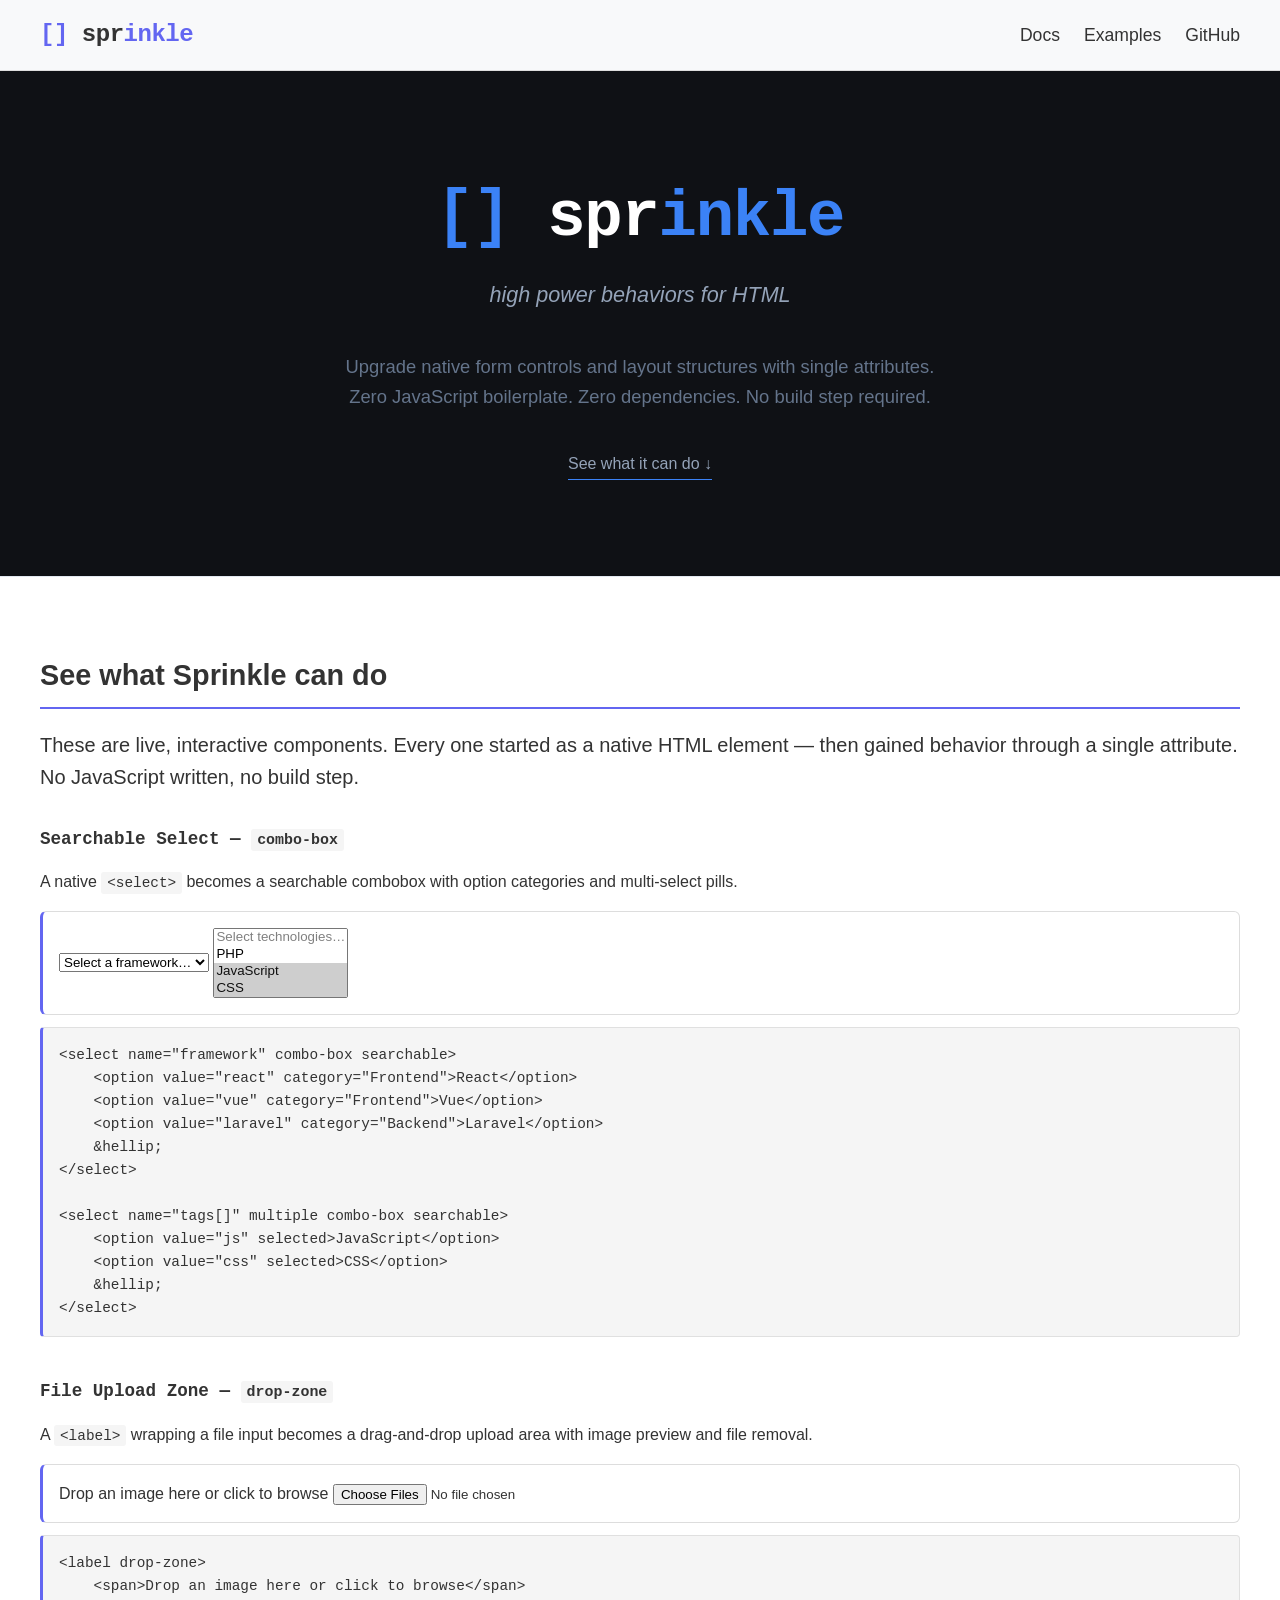
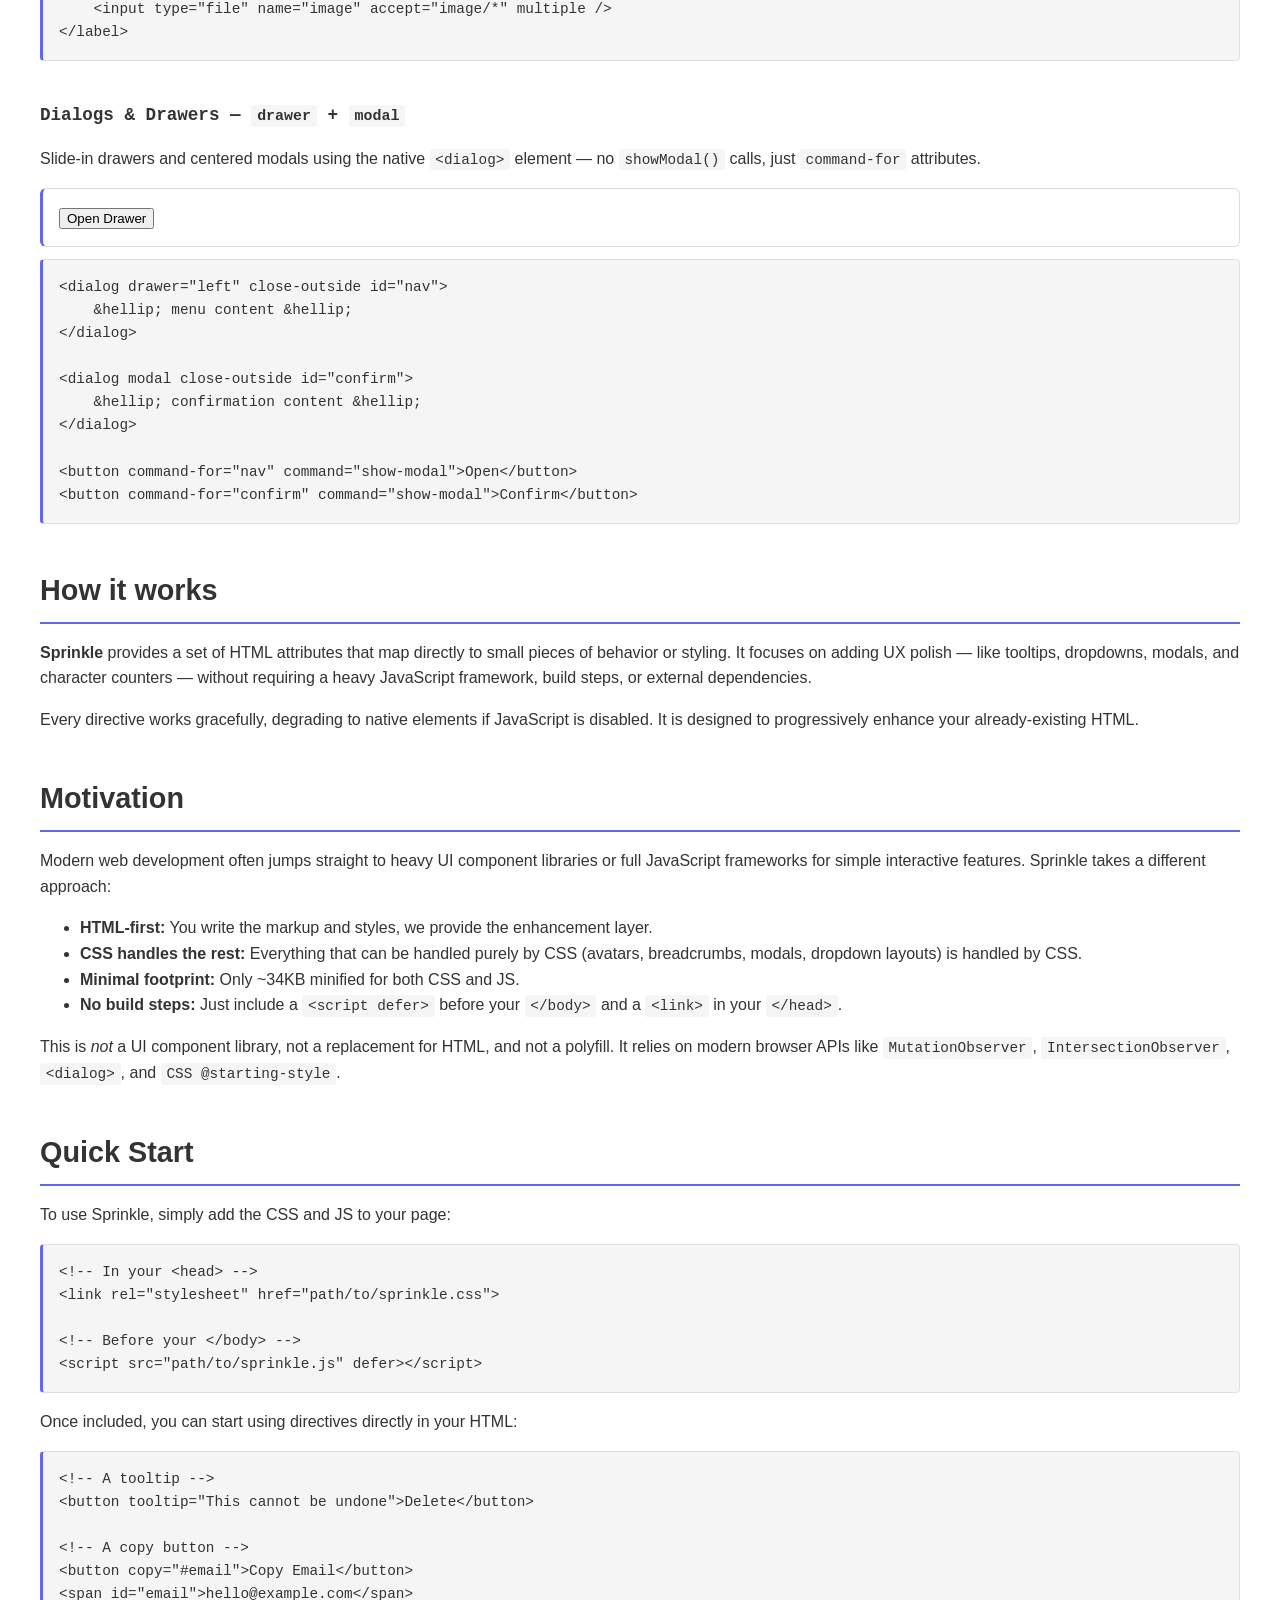
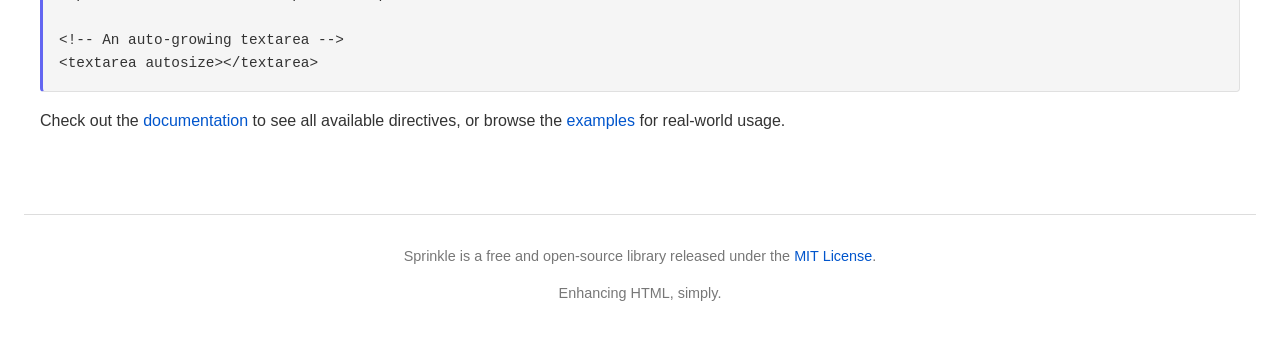
==== index.html @ 36f95e6e "updated docs" ====
<!doctype html>
<html lang="en">
    <head>
        <meta charset="UTF-8" />
        <meta name="viewport" content="width=device-width, initial-scale=1.0" />
        <title>Sprinkle - high power behaviors for HTML</title>
        <link rel="stylesheet" href="style.css" />
        <link
            rel="stylesheet"
            href="https://raw.githubusercontent.com/forge-kernel/sprinkle/refs/heads/main/src/UI/assets/css/sprinkle.min.css"
        />
        <meta name="sprinkle-svg-path" content="./icons/" />
        <style>
            .demo-card {
                margin-bottom: 2.5rem;
            }

            .demo-card h3 {
                font-size: 1.1rem;
                margin: 0 0 0.5rem;
            }

            .demo-card h3 code {
                font-size: 0.85em;
            }

            .demo-card > p {
                color: var(--text-color);
                margin-bottom: 1rem;
            }

            .doc-demo {
                padding: 1rem;
                border: 1px solid var(--border-color);
                border-left: 3px solid var(--accent);
                border-radius: 6px;
                margin-bottom: 0.75rem;
                background: var(--bg-color);
            }

            .doc-demo select,
            .doc-demo button {
                vertical-align: middle;
            }

            .doc-code pre {
                margin: 0;
            }

            .demos-sub {
                margin-bottom: 2rem;
            }
        </style>
    </head>
    <body>
        <header class="top-nav" sticky>
            <nav>
                <a href="index.html" class="brand"
                    ><span class="bracket">[</span
                    ><span class="bracket">]</span> spr<span class="accent"
                        >inkle</span
                    ></a
                >
                <a href="docs.html">Docs</a>
                <a href="examples/dashboard.html">Examples</a>
                <a href="https://github.com/forge-kernel/sprinkle">GitHub</a>
            </nav>
        </header>

        <div class="hero-banner">
            <h1 class="brand-logo">
                <span class="bracket">[</span
                ><span class="bracket">]</span> spr<span class="accent"
                    >inkle</span
                >
            </h1>
            <p class="tagline">high power behaviors for HTML</p>

            <p class="manifesto">
                Upgrade native form controls and layout structures with single
                attributes.<br />
                Zero JavaScript boilerplate. Zero dependencies. No build step
                required.
            </p>

            <a href="#demos" class="cta-link">See what it can do ↓</a>
        </div>

        <main>
            <section id="demos">
                <h2>See what Sprinkle can do</h2>
                <p class="lead demos-sub">
                    These are live, interactive components. Every one started as
                    a native HTML element &mdash; then gained behavior through a
                    single attribute. No JavaScript written, no build step.
                </p>

                <!-- Demo 1: combo-box -->
                <div class="demo-card">
                    <h3>Searchable Select &mdash; <code>combo-box</code></h3>
                    <p>
                        A native <code>&lt;select&gt;</code> becomes a
                        searchable combobox with option categories and
                        multi-select pills.
                    </p>
                    <div class="doc-demo">
                        <select name="framework" combo-box searchable>
                            <option value="">Select a framework…</option>
                            <option value="react" category="Frontend">
                                React
                            </option>
                            <option value="vue" category="Frontend">Vue</option>
                            <option value="angular" category="Frontend">
                                Angular
                            </option>
                            <option value="laravel" category="Backend">
                                Laravel
                            </option>
                            <option value="django" category="Backend">
                                Django
                            </option>
                            <option value="rails" category="Backend">
                                Ruby on Rails
                            </option>
                            <option value="postgres" category="Database">
                                PostgreSQL
                            </option>
                            <option value="mysql" category="Database">
                                MySQL
                            </option>
                            <option value="mongo" category="Database">
                                MongoDB
                            </option>
                        </select>

                        <select name="tags[]" multiple combo-box searchable>
                            <option value="" disabled>
                                Select technologies…
                            </option>
                            <option value="php">PHP</option>
                            <option value="js" selected>JavaScript</option>
                            <option value="css" selected>CSS</option>
                            <option value="html">HTML</option>
                            <option value="python">Python</option>
                        </select>
                    </div>
                    <div class="doc-code">
                        <pre><code>&lt;select name="framework" combo-box searchable&gt;
    &lt;option value="react" category="Frontend"&gt;React&lt;/option&gt;
    &lt;option value="vue" category="Frontend"&gt;Vue&lt;/option&gt;
    &lt;option value="laravel" category="Backend"&gt;Laravel&lt;/option&gt;
    &amp;hellip;
&lt;/select&gt;

&lt;select name="tags[]" multiple combo-box searchable&gt;
    &lt;option value="js" selected&gt;JavaScript&lt;/option&gt;
    &lt;option value="css" selected&gt;CSS&lt;/option&gt;
    &amp;hellip;
&lt;/select&gt;</code></pre>
                    </div>
                </div>

                <!-- Demo 2: drop-zone -->
                <div class="demo-card">
                    <h3>File Upload Zone &mdash; <code>drop-zone</code></h3>
                    <p>
                        A <code>&lt;label&gt;</code> wrapping a file input
                        becomes a drag-and-drop upload area with image preview
                        and file removal.
                    </p>
                    <div class="doc-demo">
                        <label drop-zone>
                            <span>Drop an image here or click to browse</span>
                            <input
                                type="file"
                                name="image"
                                accept="image/*"
                                multiple
                            />
                        </label>
                    </div>
                    <div class="doc-code">
                        <pre><code>&lt;label drop-zone&gt;
    &lt;span&gt;Drop an image here or click to browse&lt;/span&gt;
    &lt;input type="file" name="image" accept="image/*" multiple /&gt;
&lt;/label&gt;</code></pre>
                    </div>
                </div>

                <!-- Demo 3: drawer + modal -->
                <div class="demo-card">
                    <h3>
                        Dialogs &amp; Drawers &mdash; <code>drawer</code> +
                        <code>modal</code>
                    </h3>
                    <p>
                        Slide-in drawers and centered modals using the native
                        <code>&lt;dialog&gt;</code> element &mdash; no
                        <code>showModal()</code> calls, just
                        <code>command-for</code> attributes.
                    </p>
                    <div class="doc-demo">
                        <button command-for="demo-drawer" command="show-modal">
                            Open Drawer
                        </button>

                        <dialog drawer="left" close-outside id="demo-drawer">
                            <div class="sprinkle-modal-header">
                                Menu
                                <button
                                    class="sprinkle-modal-close"
                                    command-for="demo-drawer"
                                    command="close"
                                >
                                    &times;
                                </button>
                            </div>
                            <div class="sprinkle-modal-body">
                                <ul nav>
                                    <li><a href="#">Dashboard</a></li>
                                    <li><a href="#">Projects</a></li>
                                    <li><a href="#">Settings</a></li>
                                </ul>
                                <hr />
                                <button
                                    command-for="demo-modal"
                                    command="show-modal"
                                >
                                    Show Confirmation
                                </button>
                            </div>
                        </dialog>

                        <dialog modal close-outside id="demo-modal">
                            <div class="sprinkle-modal-header">
                                Confirm
                                <button
                                    class="sprinkle-modal-close"
                                    command-for="demo-modal"
                                    command="close"
                                >
                                    &times;
                                </button>
                            </div>
                            <div class="sprinkle-modal-body">
                                Are you sure you want to proceed?
                            </div>
                            <div class="sprinkle-modal-footer">
                                <button
                                    command-for="demo-modal"
                                    command="close"
                                >
                                    Cancel
                                </button>
                                <button>Confirm</button>
                            </div>
                        </dialog>
                    </div>
                    <div class="doc-code">
                        <pre><code>&lt;dialog drawer="left" close-outside id="nav"&gt;
    &amp;hellip; menu content &amp;hellip;
&lt;/dialog&gt;

&lt;dialog modal close-outside id="confirm"&gt;
    &amp;hellip; confirmation content &amp;hellip;
&lt;/dialog&gt;

&lt;button command-for="nav" command="show-modal"&gt;Open&lt;/button&gt;
&lt;button command-for="confirm" command="show-modal"&gt;Confirm&lt;/button&gt;</code></pre>
                    </div>
                </div>
            </section>

            <section id="introduction">
                <h2>How it works</h2>
                <p>
                    <strong>Sprinkle</strong> provides a set of HTML attributes
                    that map directly to small pieces of behavior or styling. It
                    focuses on adding UX polish &mdash; like tooltips,
                    dropdowns, modals, and character counters &mdash; without
                    requiring a heavy JavaScript framework, build steps, or
                    external dependencies.
                </p>
                <p>
                    Every directive works gracefully, degrading to native
                    elements if JavaScript is disabled. It is designed to
                    progressively enhance your already-existing HTML.
                </p>
            </section>

            <section id="motivation">
                <h2>Motivation</h2>
                <p>
                    Modern web development often jumps straight to heavy UI
                    component libraries or full JavaScript frameworks for simple
                    interactive features. Sprinkle takes a different approach:
                </p>
                <ul>
                    <li>
                        <strong>HTML-first:</strong> You write the markup and
                        styles, we provide the enhancement layer.
                    </li>
                    <li>
                        <strong>CSS handles the rest:</strong> Everything that
                        can be handled purely by CSS (avatars, breadcrumbs,
                        modals, dropdown layouts) is handled by CSS.
                    </li>
                    <li>
                        <strong>Minimal footprint:</strong> Only ~34KB minified
                        for both CSS and JS.
                    </li>
                    <li>
                        <strong>No build steps:</strong> Just include a
                        <code>&lt;script defer&gt;</code> before your
                        <code>&lt;/body&gt;</code> and a
                        <code>&lt;link&gt;</code> in your
                        <code>&lt;/head&gt;</code>.
                    </li>
                </ul>
                <p>
                    This is <em>not</em> a UI component library, not a
                    replacement for HTML, and not a polyfill. It relies on
                    modern browser APIs like <code>MutationObserver</code>,
                    <code>IntersectionObserver</code>,
                    <code>&lt;dialog&gt;</code>, and
                    <code>CSS @starting-style</code>.
                </p>
            </section>

            <section id="quick-start">
                <h2>Quick Start</h2>
                <p>To use Sprinkle, simply add the CSS and JS to your page:</p>

                <pre><code><span class="comment">&lt;!-- In your &lt;head&gt; --&gt;</span>
<span class="tag">&lt;link</span> <span class="attr-name">rel=</span><span class="attr-value">"stylesheet"</span> <span class="attr-name">href=</span><span class="attr-value">"path/to/sprinkle.css"</span><span class="tag">&gt;</span>

<span class="comment">&lt;!-- Before your &lt;/body&gt; --&gt;</span>
<span class="tag">&lt;script</span> <span class="attr-name">src=</span><span class="attr-value">"path/to/sprinkle.js"</span> <span class="attr-name">defer</span><span class="tag">&gt;&lt;/script&gt;</span></code></pre>

                <p>
                    Once included, you can start using directives directly in
                    your HTML:
                </p>

                <pre><code><span class="comment">&lt;!-- A tooltip --&gt;</span>
<span class="tag">&lt;button</span> <span class="attr-name">tooltip=</span><span class="attr-value">"This cannot be undone"</span><span class="tag">&gt;</span>Delete<span class="tag">&lt;/button&gt;</span>

<span class="comment">&lt;!-- A copy button --&gt;</span>
<span class="tag">&lt;button</span> <span class="attr-name">copy=</span><span class="attr-value">"#email"</span><span class="tag">&gt;</span>Copy Email<span class="tag">&lt;/button&gt;</span>
<span class="tag">&lt;span</span> <span class="attr-name">id=</span><span class="attr-value">"email"</span><span class="tag">&gt;</span>hello@example.com<span class="tag">&lt;/span&gt;</span>

<span class="comment">&lt;!-- An auto-growing textarea --&gt;</span>
<span class="tag">&lt;textarea</span> <span class="attr-name">autosize</span><span class="tag">&gt;&lt;/textarea&gt;</span></code></pre>

                <p>
                    Check out the <a href="docs.html">documentation</a> to see
                    all available directives, or browse the
                    <a href="examples/dashboard.html">examples</a> for
                    real-world usage.
                </p>
            </section>
        </main>

        <footer>
            <p>
                Sprinkle is a free and open-source library released under the
                <a
                    href="https://github.com/forge-kernel/sprinkle/blob/main/LICENSE"
                    >MIT License</a
                >.
            </p>
            <p>Enhancing HTML, simply.</p>
        </footer>

        <script
            src="https://raw.githubusercontent.com/forge-kernel/sprinkle/refs/heads/main/src/UI/assets/js/sprinkle.min.js"
            defer
        ></script>
    </body>
</html>
---- style.css ----
:root {
    --bg-color: #ffffff;
    --text-color: #333333;
    --link-color: #0055cc;
    --link-hover-color: #003399;
    --code-bg: #f5f5f5;
    --code-border: #e0e0e0;
    --border-color: #dddddd;
    --header-bg: #f8f9fa;
    --accent: #6366f1;
    --accent-bg: #f4f4ff;

    --token-comment: #008000;
    --token-tag: #0000ff;
    --token-attr-name: #ff0000;
    --token-attr-value: #a31515;
}

@media (prefers-color-scheme: dark) {
    :root {
        --bg-color: #1a1a1a;
        --text-color: #e0e0e0;
        --link-color: #66b3ff;
        --link-hover-color: #99ccff;
        --code-bg: #2d2d2d;
        --code-border: #444444;
        --border-color: #444444;
        --header-bg: #222222;

        --accent: #818cf8;
        --accent-bg: #1e1b4b;

        --token-comment: #6a9955;
        --token-tag: #569cd6;
        --token-attr-name: #9cdcfe;
        --token-attr-value: #ce9178;
    }
}

[data-sprinkle-theme="dark"] {
    --bg-color: #1a1a1a;
    --text-color: #e0e0e0;
    --link-color: #66b3ff;
    --link-hover-color: #99ccff;
    --code-bg: #2d2d2d;
    --code-border: #444444;
    --border-color: #444444;
    --header-bg: #222222;

    --accent: #818cf8;
    --accent-bg: #1e1b4b;

    --token-comment: #6a9955;
    --token-tag: #569cd6;
    --token-attr-name: #9cdcfe;
    --token-attr-value: #ce9178;
}

body {
    font-family:
        -apple-system, BlinkMacSystemFont, "Segoe UI", Roboto, Helvetica, Arial,
        sans-serif;
    line-height: 1.6;
    color: var(--text-color);
    background-color: var(--bg-color);
    margin: 0;
    padding: 0;
}

.top-nav {
    background-color: var(--header-bg);
    border-bottom: 1px solid var(--border-color);
    padding: 1rem 0;
    position: sticky;
    top: 0;
    z-index: 10;
}

.top-nav nav {
    max-width: 1200px;
    margin: 0 auto;
    display: flex;
    gap: 1.5rem;
    padding: 0 1rem;
    font-size: 1.1rem;
    align-items: center;
}

.top-nav a {
    color: var(--text-color);
    text-decoration: none;
}

.top-nav a.brand {
    font-weight: 700;
    font-size: 1.5rem;
    margin-right: auto;
    color: var(--text-color);
    letter-spacing: -0.02em;
    font-family: monospace;
}

.top-nav a.brand .bracket,
.top-nav a.brand .accent {
    color: var(--accent);
}

.top-nav a.brand:hover {
    color: var(--text-color);
}

.top-nav a:hover {
    color: var(--link-color);
}

main,
footer {
    max-width: 1200px;
    margin: 0 auto;
    padding: 2rem 1rem;
}

.hero-banner {
    padding: 6rem 2rem;
    text-align: center;
    background: #0f1115;
    border-bottom: 1px solid #1f232a;
}

@media (prefers-color-scheme: light) {
    .hero-banner {
        border-bottom: 1px solid #e2e8f0;
    }
}

.hero-banner .brand-logo {
    font-size: 4rem;
    font-family: monospace;
    font-weight: 700;
    color: #ffffff;
    margin: 0;
    letter-spacing: -0.02em;
}

.hero-banner .brand-logo .bracket {
    color: #3b82f6;
}

.hero-banner .brand-logo .accent {
    color: #3b82f6;
}

.hero-banner .tagline {
    font-size: 1.35rem;
    font-style: italic;
    font-family: sans-serif;
    color: #94a3b8;
    margin-top: 0.5rem;
}

.hero-banner .manifesto {
    font-size: 1.15rem;
    line-height: 1.6;
    max-width: 650px;
    margin: 2.5rem auto;
    color: #64748b;
}

.hero-banner .cta-link {
    display: inline-block;
    text-decoration: none;
    border-bottom: 1px solid #3b82f6;
    padding-bottom: 2px;
    color: #94a3b8;
    font-size: 1rem;
}

.hero-banner .cta-link:hover {
    color: #ffffff;
    border-bottom-color: #ffffff;
}

h1,
h2,
h3 {
    font-weight: 600;
    margin-top: 1.5em;
    margin-bottom: 0.5em;
}

h1 {
    font-size: 3rem;
    margin-bottom: 0.2em;
    color: var(--accent);
}

h2 {
    font-size: 1.8rem;
    border-bottom: 2px solid var(--accent);
    padding-bottom: 0.3em;
}

h3 {
    font-size: 1.2rem;
    font-family:
        "SF Mono", "Fira Code", "Fira Mono", Menlo, Consolas, monospace;
}

a {
    color: var(--link-color);
    text-decoration: none;
}

a:hover {
    color: var(--link-hover-color);
    text-decoration: underline;
}

code {
    font-family: Consolas, Monaco, "Andale Mono", "Ubuntu Mono", monospace;
    background-color: var(--code-bg);
    padding: 0.2em 0.4em;
    border-radius: 3px;
    font-size: 0.9em;
}

pre {
    background-color: var(--code-bg);
    border: 1px solid var(--code-border);
    border-left: 3px solid var(--accent);
    border-radius: 4px;
    padding: 1rem;
    overflow-x: auto;
}

pre code {
    background-color: transparent;
    padding: 0;
    font-size: 0.9em;
    color: inherit;
}

/* Syntax Highlighting */
.token.comment {
    color: var(--token-comment);
}
.token.tag {
    color: var(--token-tag);
}
.token.attr-name {
    color: var(--token-attr-name);
}
.token.attr-value {
    color: var(--token-attr-value);
}

footer {
    margin-top: 2rem;
    padding-top: 1rem;
    border-top: 1px solid var(--border-color);
    text-align: center;
    font-size: 0.9rem;
    color: #777;
    padding-bottom: 2rem;
}

.lead {
    font-size: 1.25rem;
    font-weight: 300;
}

/* Shell Layout */
.doc-shell {
    display: flex;
    max-width: 1200px;
    margin: 0 auto;
    align-items: flex-start;
}

.doc-shell > aside {
    width: 240px;
    position: sticky;
    top: 60px; /* offset for top-nav */
    height: calc(100vh - 60px);
    overflow-y: auto;
    padding: 2rem 1rem;
    border-right: 1px solid var(--border-color);
    box-sizing: border-box;
}

.doc-shell > aside ul {
    list-style: none;
    padding: 0;
    margin: 0;
}

.doc-shell > aside li {
    margin-bottom: 0.5rem;
}

.doc-shell > aside details summary {
    cursor: pointer;
    font-weight: 600;
    margin-bottom: 0.5rem;
}

.doc-shell > aside details ul {
    padding-left: 1rem;
    margin-bottom: 1rem;
}

.doc-shell > article {
    flex: 1;
    min-width: 0;
}

/* Directive tables */
table {
    width: 100%;
    border-collapse: collapse;
    margin: 1rem 0;
    font-size: 0.95rem;
}

th,
td {
    padding: 0.75rem;
    text-align: left;
    border-bottom: 1px solid var(--border-color);
}

th {
    background-color: var(--header-bg);
    font-weight: 600;
}
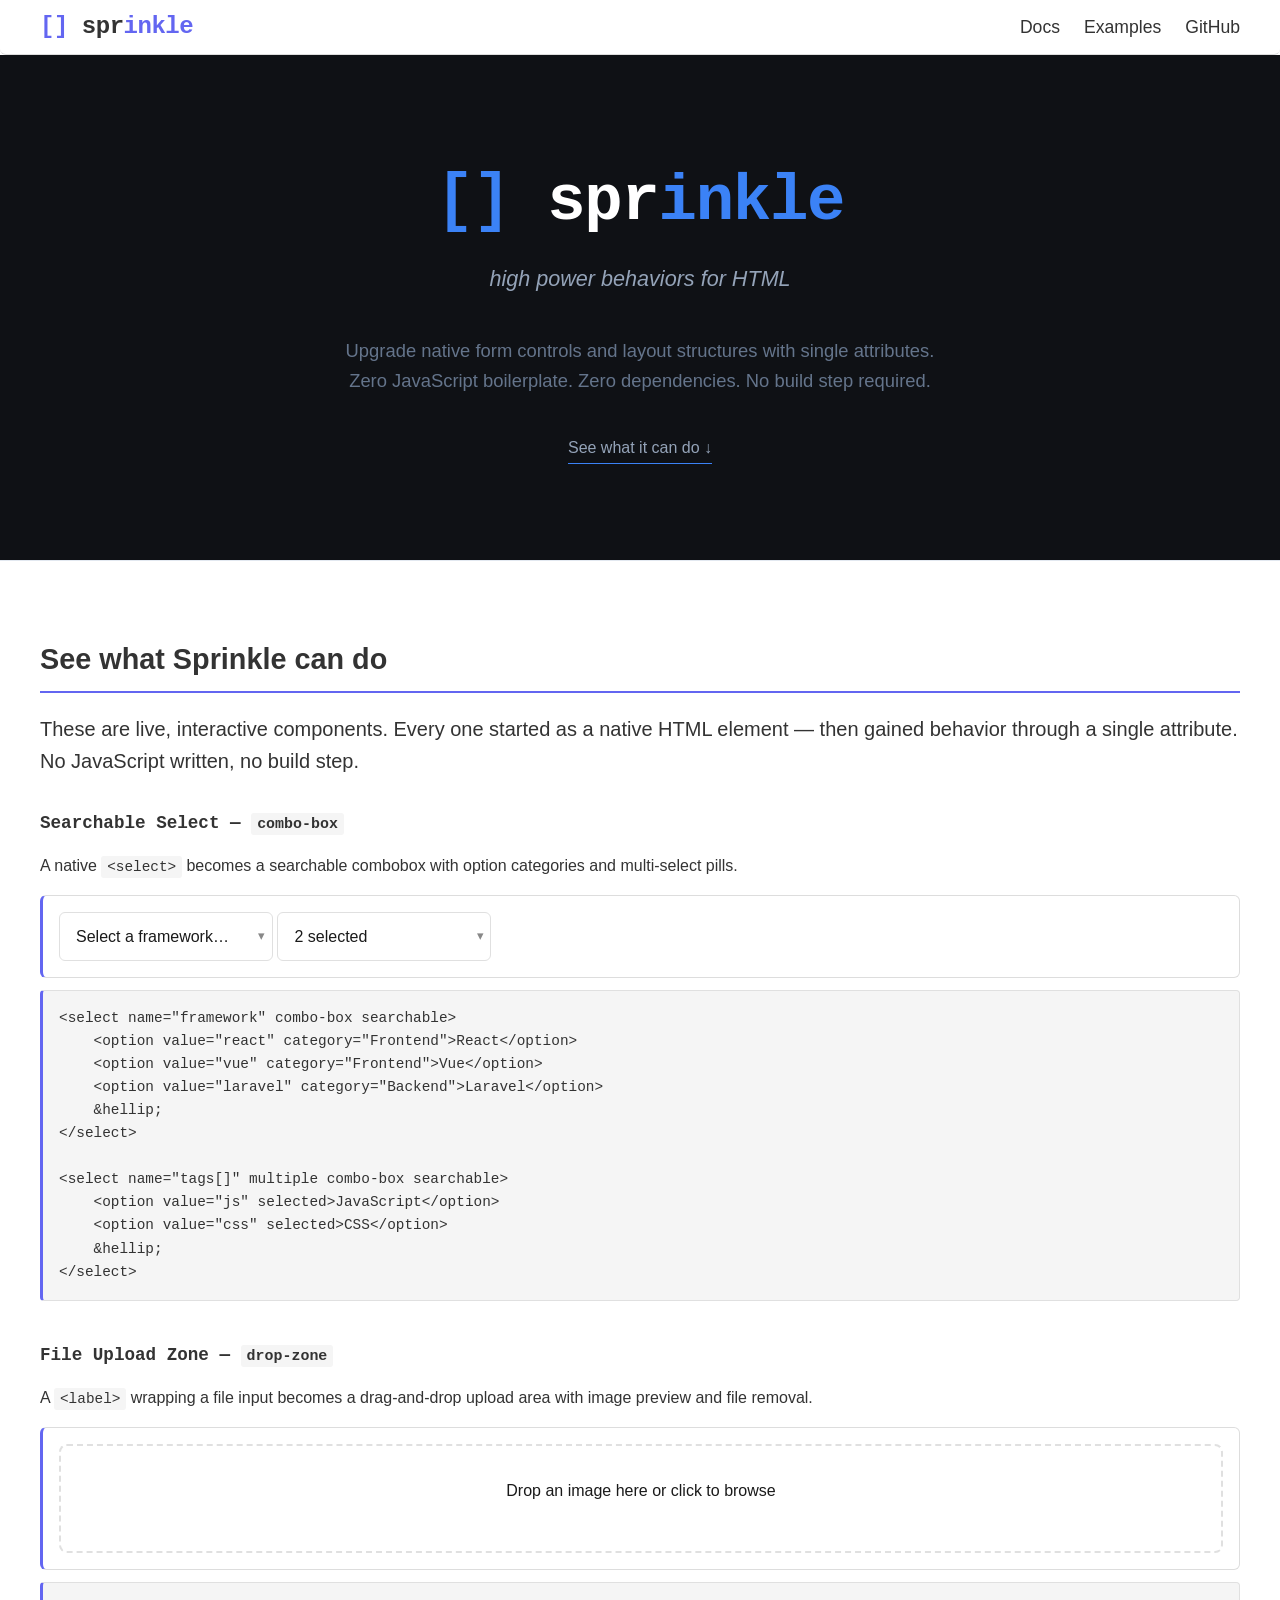
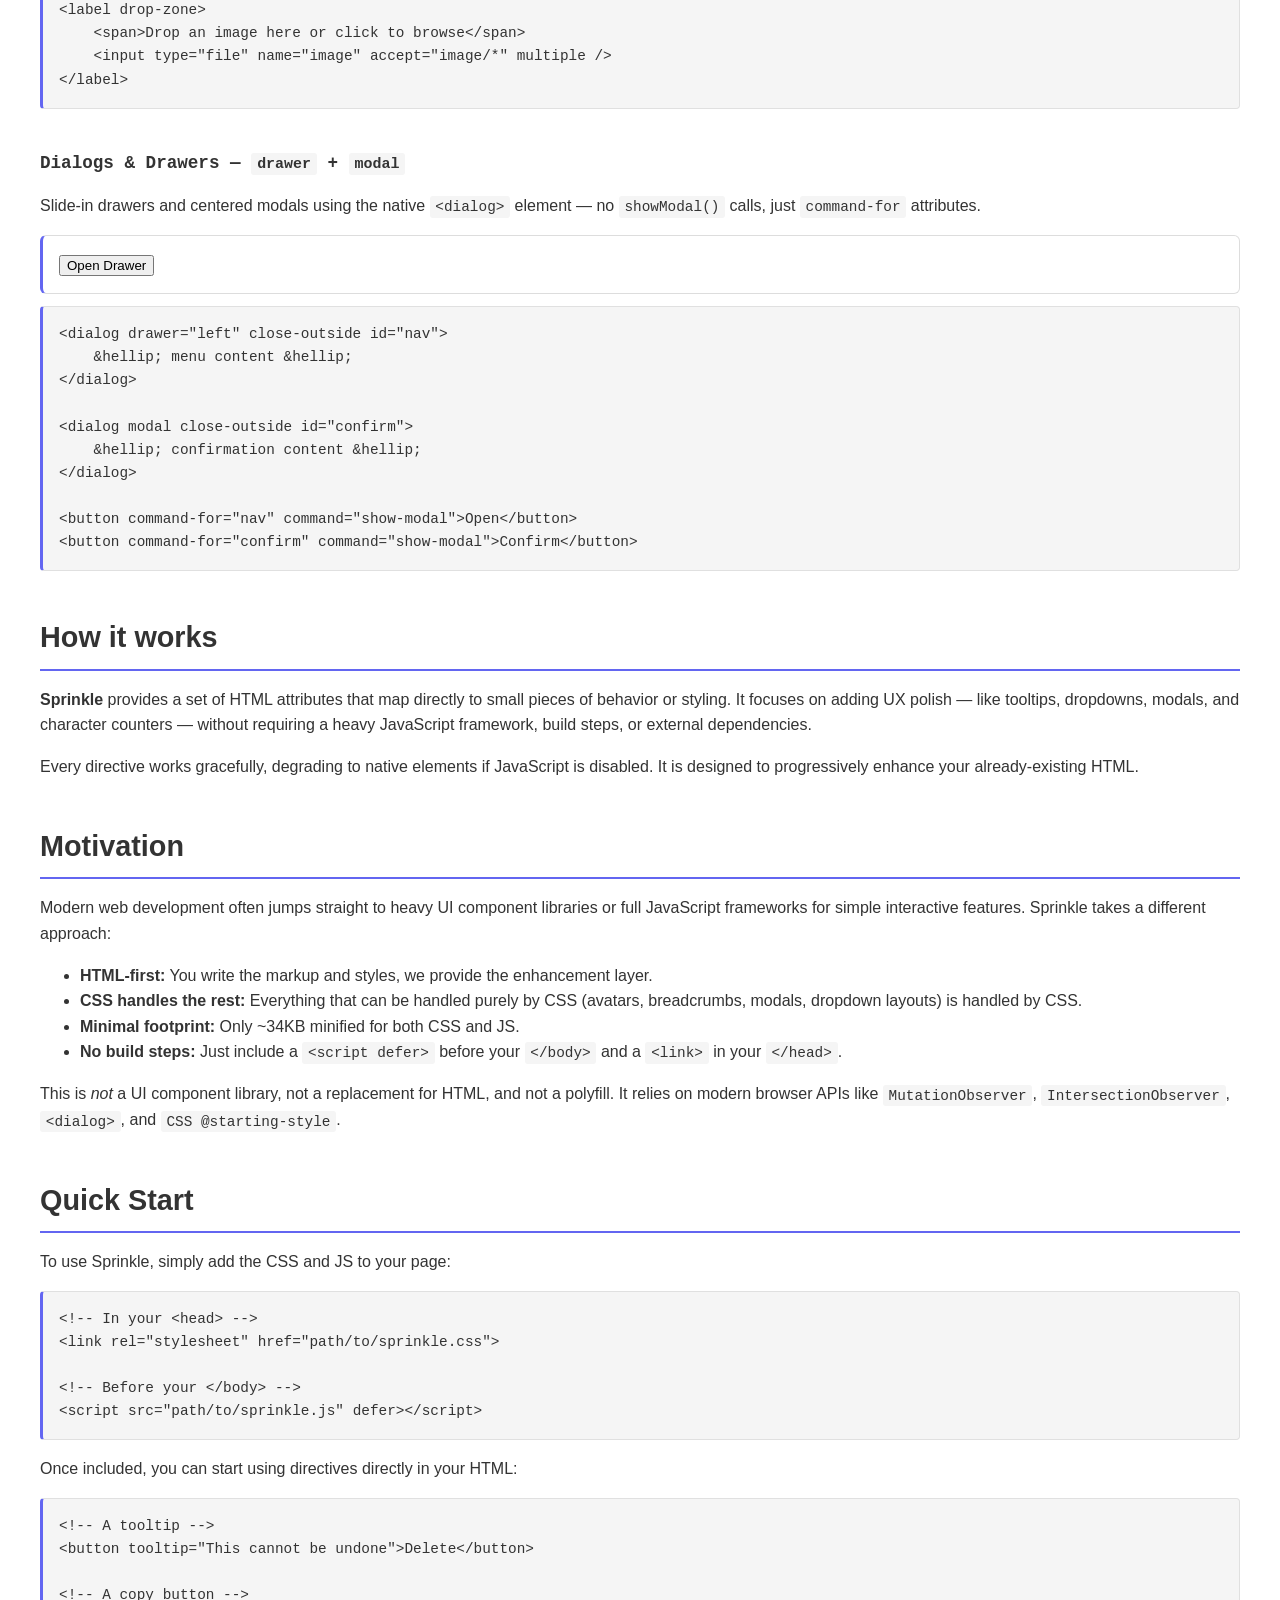
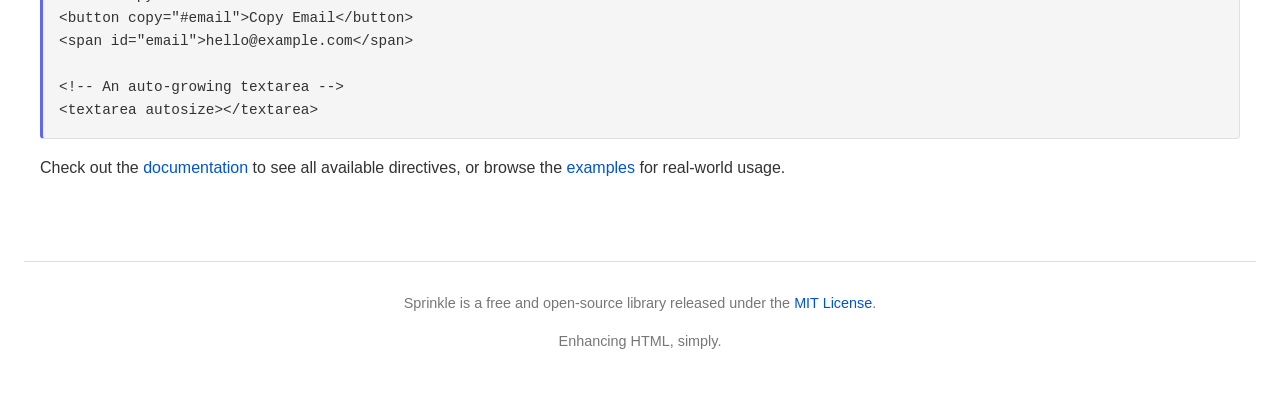
==== commit 27a9a9b2: "updated minify" ====
--- a/index.html
+++ b/index.html
@@ -5,10 +5,7 @@
         <meta name="viewport" content="width=device-width, initial-scale=1.0" />
         <title>Sprinkle - high power behaviors for HTML</title>
         <link rel="stylesheet" href="style.css" />
-        <link
-            rel="stylesheet"
-            href="https://raw.githubusercontent.com/forge-kernel/sprinkle/refs/heads/main/src/UI/assets/css/sprinkle.min.css"
-        />
+        <link rel="stylesheet" href="sprinkle.min.css" />
         <meta name="sprinkle-svg-path" content="./icons/" />
         <style>
             .demo-card {
@@ -372,9 +369,6 @@
             <p>Enhancing HTML, simply.</p>
         </footer>
 
-        <script
-            src="https://raw.githubusercontent.com/forge-kernel/sprinkle/refs/heads/main/src/UI/assets/js/sprinkle.min.js"
-            defer
-        ></script>
+        <script src="./sprinkle.min.js" defer></script>
     </body>
 </html>
--- a/sprinkle.min.css
+++ b/sprinkle.min.css
@@ -0,0 +1 @@
+:root,[data-sprinkle-theme=light]{--sprinkle-bg: #fff;--sprinkle-text: #1a1a1a;--sprinkle-border: #e0e0e0;--sprinkle-shadow: 0 4px 12px rgba(0,0,0,.1);--sprinkle-error-color: #d32f2f;--sprinkle-drawer-z: 500;--sprinkle-modal-backdrop: rgba(0,0,0,.4);--sprinkle-sidebar-bg: #f5f5f5;--sprinkle-sidebar-border: #e0e0e0;--sprinkle-sidebar-width: 260px;--sprinkle-dd-hover: #f5f5f5;--sprinkle-tip-bg: #1a1a1a;--sprinkle-tip-color: #fff;--sprinkle-tip-arrow: #1a1a1a;--sprinkle-date-bg: Field;--sprinkle-date-color: FieldText;--sprinkle-date-border: #ccc;--sprinkle-success-bg: #e8f5e9;--sprinkle-success-color: #2e7d32;--sprinkle-form-msg-bg: #ffebee;--sprinkle-accent: #4a90d9}[data-sprinkle-theme=dark]{--sprinkle-bg: #222;--sprinkle-text: #eee;--sprinkle-border: #444;--sprinkle-shadow: 0 4px 12px rgba(0,0,0,.3);--sprinkle-error-color: #ff6b6b;--sprinkle-modal-backdrop: rgba(0,0,0,.6);--sprinkle-sidebar-bg: #1a1a1a;--sprinkle-sidebar-border: #333;--sprinkle-dd-hover: #333;--sprinkle-tip-bg: #eee;--sprinkle-tip-color: #111;--sprinkle-tip-arrow: #eee;--sprinkle-date-bg: #222;--sprinkle-date-color: #eee;--sprinkle-date-border: #555;--sprinkle-success-bg: #1b3d1b;--sprinkle-success-color: #81c784;--sprinkle-form-msg-bg: #3e1a1a;--sprinkle-accent: #5ba0e9}.sprinkle-enhance-wrap{display:inline-grid;grid-template-columns:1fr;grid-template-rows:auto auto;position:relative}.sprinkle-enhance-wrap>input,.sprinkle-enhance-wrap>textarea,.sprinkle-icon-leading,.sprinkle-icon-suffix{grid-column:1;grid-row:1}.sprinkle-enhance-wrap>input:not([leading]),.sprinkle-enhance-wrap>textarea{padding-right:2.2em;box-sizing:border-box}input[type=search]::-webkit-search-cancel-button{display:none}input[type=search]::-moz-search-clear-button{display:none}input[leading]{padding-left:2em}input[suffix]{padding-right:2em}.sprinkle-icon-leading,.sprinkle-icon-suffix{width:1em;height:1em;pointer-events:none;z-index:1}.sprinkle-icon-leading{justify-self:start;align-self:center;margin-left:.5em}.sprinkle-icon-suffix{justify-self:end;align-self:center;margin-right:.5em}.sprinkle-icon-interactive{pointer-events:auto;cursor:pointer;border:0;background:none;padding:0;font:inherit;color:inherit;display:flex;align-items:center;justify-content:center}.sprinkle-icon-interactive img{pointer-events:none;display:block;width:100%;height:100%}.sprinkle-sr-only{position:absolute;width:1px;height:1px;overflow:hidden;clip:rect(0,0,0,0);white-space:nowrap;border:0}.sprinkle-char-count{grid-column:1;grid-row:2;justify-self:end;font-size:.8em;color:#999;margin-top:2px}.sprinkle-loading{color:transparent;pointer-events:none;position:relative}.sprinkle-loading:after{content:"";position:absolute;inset:0;margin:auto;width:1em;height:1em;border:2px solid currentColor;border-top-color:transparent;border-radius:50%;animation:sprinkle-spin .6s linear infinite}@keyframes sprinkle-spin{to{transform:rotate(360deg)}}.sprinkle-zoomed-bg{position:fixed;inset:0;z-index:9999;background:#000000d9;display:flex;align-items:center;justify-content:center;cursor:zoom-out}.sprinkle-zoomed-img{max-width:90vw;max-height:90vh;object-fit:contain;border-radius:4px;box-shadow:0 4px 24px #00000080}[sticky]{position:sticky;top:0;padding:.5rem 1rem;background:var(--sprinkle-bg);border-radius:6px}.sprinkle-stuck{z-index:100;box-shadow:0 1px 6px #0000001a;background:var(--sprinkle-bg)}.sprinkle-sticky-sentinel{height:0;pointer-events:none}.sprinkle-copied{position:relative}.sprinkle-copied:after{content:"Copied!";position:absolute;bottom:100%;left:50%;transform:translate(-50%);background:#333;color:#fff;font-size:.75em;padding:2px 8px;border-radius:3px;white-space:nowrap}.sprinkle-truncated{overflow:hidden;transition:max-height .3s ease}.sprinkle-truncated.sprinkle-expanded{-webkit-line-clamp:unset}.sprinkle-truncate-btn{display:inline;border:0;background:none;cursor:pointer;padding:0;color:#666;font:inherit;font-size:.85em;text-decoration:underline;text-underline-offset:2px}.sprinkle-truncate-btn:hover{color:#222}label[drop-zone]{display:block;border:2px dashed var(--sprinkle-border);border-radius:8px;padding:2rem;text-align:center;cursor:pointer;transition:border-color .2s,background .2s;position:relative}label[drop-zone]:hover:not(:has(.sprinkle-drop-file)){border-color:var(--sprinkle-accent)}label[drop-zone].sprinkle-drop-active{border-color:var(--sprinkle-accent);background:#4a90d90d}label[drop-zone]:has(.sprinkle-drop-file){cursor:default;padding-bottom:1rem}label[drop-zone] input[type=file]{position:absolute;width:1px;height:1px;padding:0;margin:-1px;overflow:hidden;clip:rect(0,0,0,0);white-space:nowrap;border:0}label[drop-zone]>:first-child:not(.sprinkle-drop-preview){display:block;margin-bottom:.5rem;color:var(--sprinkle-text);font-weight:500}label[drop-zone]:has(.sprinkle-drop-file)>:first-child:not(.sprinkle-drop-preview){display:none}.sprinkle-drop-preview{display:flex;flex-wrap:wrap;gap:.5rem;margin-top:1rem}.sprinkle-drop-file{display:flex;align-items:center;gap:.5rem;padding:.5rem;border:1px solid var(--sprinkle-border);border-radius:6px;background:var(--sprinkle-bg);flex:1 1 180px;max-width:100%;box-sizing:border-box}.sprinkle-drop-file img{width:40px;height:40px;object-fit:cover;border-radius:4px;flex-shrink:0}.sprinkle-drop-info{flex:1;min-width:0;text-align:left}.sprinkle-drop-name{display:block;font-size:.9em;overflow:hidden;text-overflow:ellipsis;white-space:nowrap}.sprinkle-drop-size{display:block;font-size:.75em;color:var(--sprinkle-muted, #888)}.sprinkle-drop-remove{flex-shrink:0;width:24px;height:24px;padding:0;border:none;background:transparent;font-size:1.2em;line-height:1;cursor:pointer;color:var(--sprinkle-text);border-radius:50%;display:flex;align-items:center;justify-content:center}.sprinkle-drop-remove:hover{background:#0000001a}@media(prefers-color-scheme:dark){label[drop-zone].sprinkle-drop-active{background:#4a90d91f}.sprinkle-drop-remove:hover{background:#ffffff26}}[data-sprinkle-theme=dark]{label[drop-zone].sprinkle-drop-active{background:#4a90d91f}.sprinkle-drop-remove:hover{background:#ffffff26}}.sprinkle-switch-wrap{display:inline-flex;align-items:center;cursor:pointer;vertical-align:middle}.sprinkle-switch-wrap>input[type=checkbox]{position:absolute;opacity:0;width:0;height:0;margin:0;pointer-events:none}.sprinkle-switch-track{position:relative;display:inline-block;width:2.4em;height:1.4em;background:#ccc;border-radius:999px;transition:background .2s}.sprinkle-switch-track:after{content:"";position:absolute;top:2px;left:2px;width:calc(1.4em - 4px);height:calc(1.4em - 4px);background:#fff;border-radius:50%;transition:transform .2s}.sprinkle-switch-track.sprinkle-switch-on{background:#4caf50}.sprinkle-switch-track.sprinkle-switch-on:after{transform:translate(1em)}textarea[autosize]{overflow:hidden;resize:none}input[auto-width],textarea[auto-width]{width:100%;box-sizing:border-box}details.sprinkle-accordion>summary{cursor:pointer;list-style:none}details.sprinkle-accordion>summary::-webkit-details-marker{display:none}details.sprinkle-accordion>summary:before{content:"\25b6";display:inline-block;margin-right:.4em;transition:transform .25s}details.sprinkle-accordion[open]>summary:before{transform:rotate(90deg)}details.sprinkle-accordion>.sprinkle-accordion-body{overflow:hidden;transition:height .25s ease}input[data-sprinkle-range-active]{outline:2px solid -webkit-focus-ring-color;outline:2px solid highlight;outline-offset:1px}input[date-input]{font-family:inherit;font-size:inherit;line-height:normal;padding:.35em .5em;border:1px solid var(--sprinkle-date-border);border-radius:4px;background:var(--sprinkle-date-bg);color:var(--sprinkle-date-color);color-scheme:light dark;accent-color:highlight;min-width:14ch;box-sizing:border-box}input[date-input]::-webkit-clear-button,input[date-input]::-webkit-inner-spin-button{display:none}input[date-input]::-webkit-datetime-edit{padding:0;font-family:inherit;font-size:inherit;line-height:inherit}input[date-input]::-webkit-datetime-edit-fields-wrapper{padding:0}input[date-input]::-webkit-datetime-edit-text{padding:0 .1em}input[date-input]:focus{border-color:highlight;outline:2px solid highlight;outline-offset:-1px}.sprinkle-error{display:block;color:var(--sprinkle-error-color);font-size:12px;margin-top:4px;line-height:1.4}.sprinkle-form-msg{display:block;padding:12px 16px;border-radius:4px;font-size:14px;margin-bottom:16px;line-height:1.4}.sprinkle-form-msg-success{background:var(--sprinkle-success-bg);color:var(--sprinkle-success-color)}.sprinkle-form-msg-error{background:var(--sprinkle-form-msg-bg);color:var(--sprinkle-error-color)}.sprinkle-otp{display:flex;gap:8px}.sprinkle-otp-box{width:44px;height:52px;text-align:center;font-size:20px;font-family:inherit;border:1px solid var(--sprinkle-border);border-radius:6px;outline:none;background:var(--sprinkle-bg);color:var(--sprinkle-text)}.sprinkle-otp-box:focus{border-color:highlight;box-shadow:0 0 0 2px highlight}.sprinkle-otp-box.sprinkle-otp-filled{border-color:#888}input[otp]{position:absolute;opacity:0;width:1px;height:1px;overflow:hidden}img[avatar]{border-radius:50%;object-fit:cover;aspect-ratio:1;width:40px}img[avatar=sm]{width:24px}img[avatar=lg]{width:64px}[zoomable]{cursor:zoom-in}[tooltip]{position:relative;cursor:help}[tooltip]:after{content:attr(tooltip);position:absolute;padding:4px 8px;border-radius:4px;background:var(--sprinkle-tip-bg);color:var(--sprinkle-tip-color);font-size:12px;line-height:1.4;white-space:nowrap;pointer-events:none;opacity:0;transition:opacity .15s ease;z-index:1000}[tooltip]:before{content:"";position:absolute;border:4px solid transparent;opacity:0;transition:opacity .15s ease}[tooltip]:after{bottom:calc(100% + 6px);left:50%;transform:translate(-50%)}[tooltip]:before{bottom:calc(100% + 2px);left:50%;margin-left:-4px;border-top-color:var(--sprinkle-tip-arrow)}[tooltip].sprinkle-tip-bottom:after{top:calc(100% + 6px);bottom:auto;left:50%;transform:translate(-50%)}[tooltip].sprinkle-tip-bottom:before{top:calc(100% + 2px);bottom:auto;left:50%;margin-left:-4px;border-top-color:transparent;border-bottom-color:var(--sprinkle-tip-arrow)}[tooltip].sprinkle-tip-left:after{right:calc(100% + 6px);left:auto;top:50%;transform:translateY(-50%)}[tooltip].sprinkle-tip-left:before{right:calc(100% + 2px);left:auto;top:50%;margin-top:-4px;border-top-color:transparent;border-right-color:var(--sprinkle-tip-arrow)}[tooltip].sprinkle-tip-right:after{left:calc(100% + 6px);right:auto;top:50%;transform:translateY(-50%)}[tooltip].sprinkle-tip-right:before{left:calc(100% + 2px);right:auto;top:50%;margin-top:-4px;border-top-color:transparent;border-left-color:var(--sprinkle-tip-arrow)}[tooltip]:hover:after,[tooltip]:focus-visible:after,[tooltip]:hover:before,[tooltip]:focus-visible:before{opacity:1}ul[breadcrumb]{list-style:none;display:flex;flex-wrap:wrap;align-items:center;gap:0 .5em;padding:0;margin:0;font-size:.9rem}ul[breadcrumb] li{display:inline-flex;align-items:center}ul[breadcrumb] li:last-child{font-weight:600;color:var(--sprinkle-text, inherit)}ul[breadcrumb] li:after{content:"/";margin-left:.5em;color:#888}ul[breadcrumb] li:last-child:after{content:none}ul[breadcrumb] a{text-decoration:none;color:inherit}ul[breadcrumb] a:hover{text-decoration:underline}dialog[drawer]{position:fixed;margin:0;border:none;padding:1.5rem;inset:0;height:100%;width:300px;max-width:80vw;max-height:100%;box-sizing:border-box;z-index:var(--sprinkle-drawer-z);overflow-y:auto;background:var(--sprinkle-bg);color:var(--sprinkle-text);transform:translate(-100%);transition:transform .25s ease,overlay .25s allow-discrete,display .25s allow-discrete}dialog[drawer=right]{left:auto;right:0;transform:translate(100%)}dialog[drawer=top]{top:0;left:0;bottom:auto;width:100%;max-width:100%;height:auto;transform:translateY(-100%)}dialog[drawer=bottom]{bottom:0;top:auto;left:0;width:100%;max-width:100%;height:auto;transform:translateY(100%)}dialog[drawer][open]{transform:translate(0)}dialog[drawer]::backdrop{background:#00000059;transition:opacity .25s}@starting-style{dialog[drawer][open]{transform:translate(-100%)}dialog[drawer=right][open]{transform:translate(100%)}dialog[drawer=top][open]{transform:translateY(-100%)}dialog[drawer=bottom][open]{transform:translateY(100%)}}dialog[modal]{position:fixed;inset:0;margin:auto;border:none;border-radius:8px;padding:0;max-width:min(90vw,500px);width:100%;max-height:80vh;overflow-y:auto;background:var(--sprinkle-bg);color:var(--sprinkle-text);box-shadow:0 4px 24px #00000026;opacity:0;transform:scale(.95);transition:opacity .2s ease,transform .2s ease,overlay .2s allow-discrete,display .2s allow-discrete}dialog[modal][open]{opacity:1;transform:scale(1)}dialog[modal]::backdrop{background:var(--sprinkle-modal-backdrop);transition:opacity .2s}dialog[modal=sm]{max-width:min(90vw,360px)}dialog[modal=lg]{max-width:min(90vw,720px)}@starting-style{dialog[modal][open]{opacity:0;transform:scale(.95)}}.sprinkle-modal-header,.sprinkle-modal-body,.sprinkle-modal-footer{padding:1rem 1.5rem}.sprinkle-modal-header{border-bottom:1px solid var(--sprinkle-border);font-weight:600;font-size:1.1em;display:flex;align-items:center;justify-content:space-between}.sprinkle-modal-footer{border-top:1px solid var(--sprinkle-border);display:flex;justify-content:flex-end;gap:.5rem}.sprinkle-modal-close{background:none;border:none;font-size:1.25em;cursor:pointer;padding:.25em;line-height:1;color:inherit;opacity:.6}.sprinkle-modal-close:hover{opacity:1}details[dropdown]{position:relative;display:inline-block}details[dropdown]>summary{list-style:none;display:inline-flex;align-items:center;gap:.5em;padding:.375rem 1rem;border:1px solid var(--sprinkle-border);border-radius:6px;background:var(--sprinkle-bg);cursor:pointer;user-select:none}details[dropdown]>summary img{margin:0;vertical-align:middle}details[dropdown]>summary::-webkit-details-marker{display:none}details[dropdown]>:not(summary){position:absolute;top:calc(100% + 4px);left:0;min-width:180px;list-style:none;background:var(--sprinkle-bg);color:var(--sprinkle-text);border:1px solid var(--sprinkle-border);border-radius:6px;box-shadow:var(--sprinkle-dd-shadow);padding:.75rem 0;z-index:100;opacity:0;transform:translateY(-4px);transition:opacity .15s ease,transform .15s ease;pointer-events:none}details[dropdown]:not([open])>:not(summary){display:block}details[dropdown][open]>:not(summary){opacity:1;transform:translateY(0);pointer-events:auto}details[dropdown=right]>:not(summary){left:auto;right:0}details[dropdown]>:not(summary) a,details[dropdown]>:not(summary) button,details[dropdown]>:not(summary) [role=menuitem]{display:block;width:100%;padding:.375rem 1rem;text-decoration:none;color:inherit;background:none;border:none;text-align:left;font:inherit;cursor:pointer;box-sizing:border-box}details[dropdown]>:not(summary) a:hover,details[dropdown]>:not(summary) button:hover,details[dropdown]>:not(summary) [role=menuitem]:hover{background:var(--sprinkle-dd-hover)}details[dropdown]>:not(summary) ul,details[dropdown]>:not(summary) ol{list-style:none;margin:0;padding:0}details[dropdown]>:not(summary) li{margin:0;padding:0}details[dropdown]>:not(summary) li:hover{background:var(--sprinkle-dd-hover)}details[dropdown]>:not(summary) li>a,details[dropdown]>:not(summary) li>button{padding:.375rem 1rem;background:none}details[dropdown]>:not(summary) li>a:hover,details[dropdown]>:not(summary) li>button:hover{background:none}details[dropdown]>:not(summary) hr{margin:.375rem 0;border:none;border-top:1px solid var(--sprinkle-border)}[shell]{display:grid;height:100%;grid-template-columns:auto 1fr;box-sizing:border-box;color:var(--sprinkle-text)}[sidebar]{overflow-y:auto;background:var(--sprinkle-sidebar-bg);width:var(--sprinkle-sidebar-width);padding:.75rem;box-sizing:border-box}[sidebar=left]{border-right:1px solid var(--sprinkle-sidebar-border)}[sidebar=right]{border-left:1px solid var(--sprinkle-sidebar-border)}[sidebar=top]{border-bottom:1px solid var(--sprinkle-sidebar-border)}[sidebar=bottom]{border-top:1px solid var(--sprinkle-sidebar-border)}[content]{overflow-y:auto;background:var(--sprinkle-bg);padding:1.5rem;box-sizing:border-box}ul[nav]{list-style:none;margin:0;padding:0;width:100%}ul[nav] li{margin:0;padding:0}ul[nav] a{display:block;padding:.5rem .75rem;text-decoration:none;color:inherit;border-radius:6px;transition:background .15s;font-size:.9rem;width:100%;box-sizing:border-box}ul[nav] a:hover{background:#0000000f}ul[nav] a[active]{background:#00000014;font-weight:600;color:#1a73e8}ul[nav=horizontal]{display:flex;flex-wrap:wrap;align-items:stretch;gap:.25rem;width:100%}ul[nav=horizontal] li{display:flex;align-items:stretch}ul[nav=horizontal] a{display:flex;align-items:center;white-space:nowrap;width:100%}details[nav-group]>summary{list-style:none;cursor:pointer;padding:.5rem .75rem;border-radius:6px;display:flex;align-items:center;gap:.5rem;font-size:.9rem;transition:background .15s}details[nav-group]>summary::-webkit-details-marker,details[nav-group]>summary::marker{display:none;content:""}details[nav-group]>summary:after{content:"";margin-left:auto;border:solid currentColor;border-width:0 2px 2px 0;display:inline-block;padding:3px;transform:rotate(45deg);transition:transform .2s}details[nav-group][open]>summary:after{transform:rotate(-135deg)}details[nav-group]>summary:hover{background:#0000000f}details[nav-group]>ul{list-style:none;margin:0;padding:0 0 0 1.5rem}details[nav-group]>ul a{font-size:.85rem;padding:.375rem .75rem}hr[nav-sep]{margin:.5rem .75rem;border:none;border-top:1px solid var(--sprinkle-sidebar-border)}.sprinkle-combo-wrap{display:inline-block;position:relative}.sprinkle-combo>summary{display:inline-flex;align-items:center;gap:.5em;padding:.375rem 2em .375rem .75rem;border:1px solid var(--sprinkle-border);border-radius:6px;background:var(--sprinkle-bg);color:var(--sprinkle-text);cursor:pointer;user-select:none;min-height:2.2em;min-width:180px;white-space:nowrap}.sprinkle-combo>summary::-webkit-details-marker{display:none}.sprinkle-combo>summary:after{content:"\25be";position:absolute;right:.6em;top:50%;transform:translateY(-50%);font-size:.8em;color:var(--sprinkle-text-secondary, #888);pointer-events:none}.sprinkle-combo>summary .sprinkle-icon-leading,.sprinkle-combo>summary .sprinkle-icon-suffix{display:inline-block;flex-shrink:0;width:1em;height:1em;background-color:currentColor;mask-size:contain;mask-repeat:no-repeat;mask-position:center;-webkit-mask-size:contain;-webkit-mask-repeat:no-repeat;-webkit-mask-position:center}.sprinkle-combo>summary .sprinkle-icon-suffix{margin-left:auto;margin-right:1.3em}.sprinkle-combo[open]>summary{border-color:var(--sprinkle-accent, #4a90d9);box-shadow:0 0 0 2px #4a90d933}.sprinkle-combo [listbox]{position:absolute;top:calc(100% + 4px);left:0;right:auto;min-width:100%;background:var(--sprinkle-bg);color:var(--sprinkle-text);border:1px solid var(--sprinkle-border);border-radius:6px;box-shadow:var(--sprinkle-dd-shadow, 0 4px 12px rgba(0,0,0,.1));z-index:100;opacity:0;transform:translateY(-4px);transition:opacity .15s ease,transform .15s ease;pointer-events:none}.sprinkle-combo:not([open]) [listbox]{display:block}.sprinkle-combo[open] [listbox]{opacity:1;transform:translateY(0);pointer-events:auto}.sprinkle-combo [listbox] ul{list-style:none;margin:0;padding:.25rem 0;max-height:240px;overflow-y:auto}.sprinkle-combo [listbox] li{display:flex;align-items:center;gap:.5em;padding:.5rem .75rem;cursor:pointer;user-select:none}.sprinkle-combo-check{display:inline-flex;align-items:center;justify-content:center;width:1.2em;flex-shrink:0;font-size:.85em;color:var(--sprinkle-accent, #4a90d9)}.sprinkle-combo [listbox] li[aria-disabled=true]{opacity:.4;cursor:default;pointer-events:none}.sprinkle-combo [listbox] li:hover,.sprinkle-combo [listbox] li[active]{background:var(--sprinkle-dd-hover, #f5f5f5)}.sprinkle-combo [listbox] li[active]{font-weight:600}.sprinkle-combo-category{padding:.4rem .75rem .2rem;font-size:.75em;font-weight:700;text-transform:uppercase;letter-spacing:.05em;color:var(--sprinkle-muted, #888);cursor:default;pointer-events:none}.sprinkle-combo [search-box]{display:block;width:100%;padding:.5rem .75rem;border:none;border-bottom:1px solid var(--sprinkle-border);background:transparent;color:inherit;font:inherit;font-size:.9em;box-sizing:border-box;outline:none}.sprinkle-combo [search-box]:focus{border-bottom-color:var(--sprinkle-accent, #4a90d9)}.sprinkle-combo img[avatar]{flex-shrink:0}fieldset[card]{border:1px solid var(--sprinkle-border);border-radius:8px;padding:0;margin:0;background:var(--sprinkle-bg);color:var(--sprinkle-text);box-shadow:var(--sprinkle-shadow);overflow:hidden;min-width:0}fieldset[card]>legend{padding:.75rem 1rem;font-weight:600;font-size:1.1em;width:100%;box-sizing:border-box;border-bottom:1px solid var(--sprinkle-border)}fieldset[card]>header{padding:.75rem 1rem;border-bottom:1px solid var(--sprinkle-border);font-weight:600}fieldset[card]>main{padding:1rem;display:block}fieldset[card]>footer{padding:.75rem 1rem;border-top:1px solid var(--sprinkle-border);display:flex;align-items:center;gap:.5rem}@media(prefers-color-scheme:dark){ul[nav] a[active]{background:#ffffff1a;color:#8ab4f8}ul[nav] a:hover{background:#ffffff0f}details[nav-group]>summary:hover{background:#ffffff0f}}[data-sprinkle-theme=dark]{ul[nav] a[active]{background:#ffffff1a;color:#8ab4f8}ul[nav] a:hover{background:#ffffff0f}details[nav-group]>summary:hover{background:#ffffff0f}}
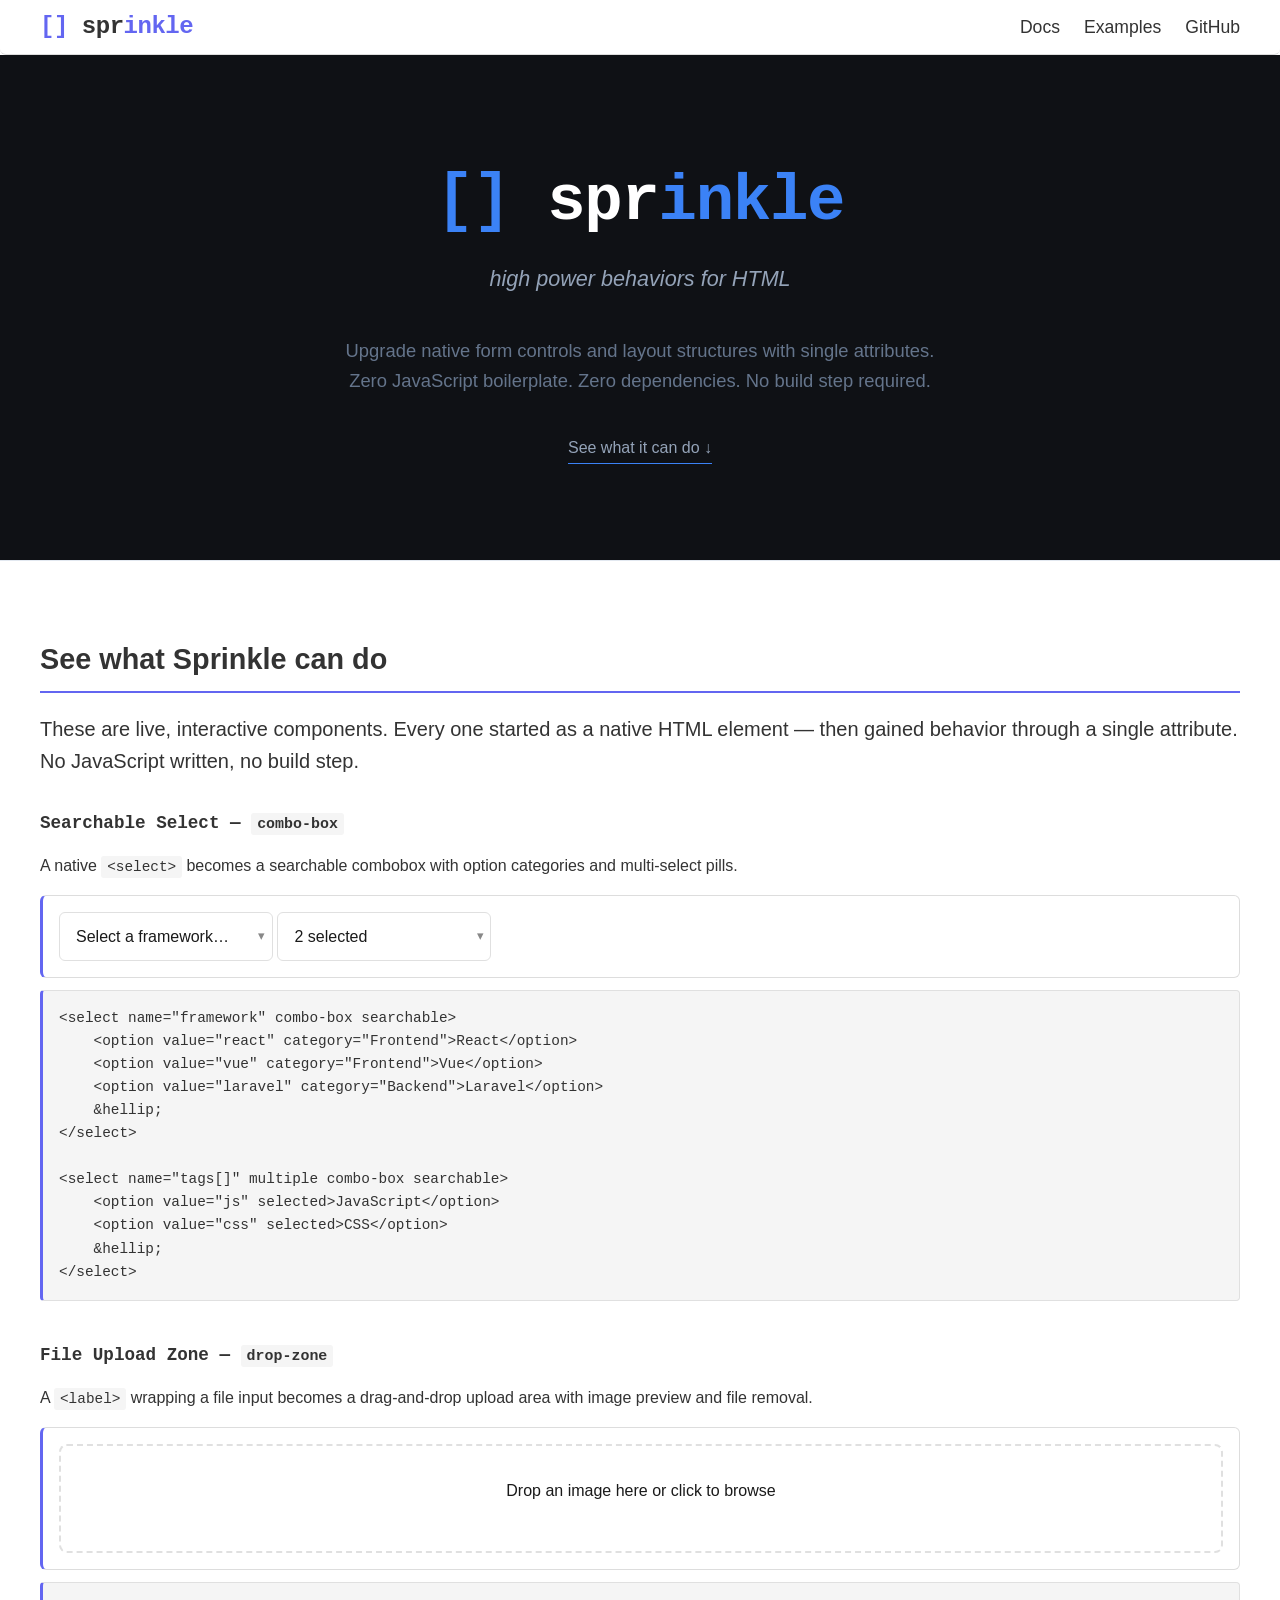
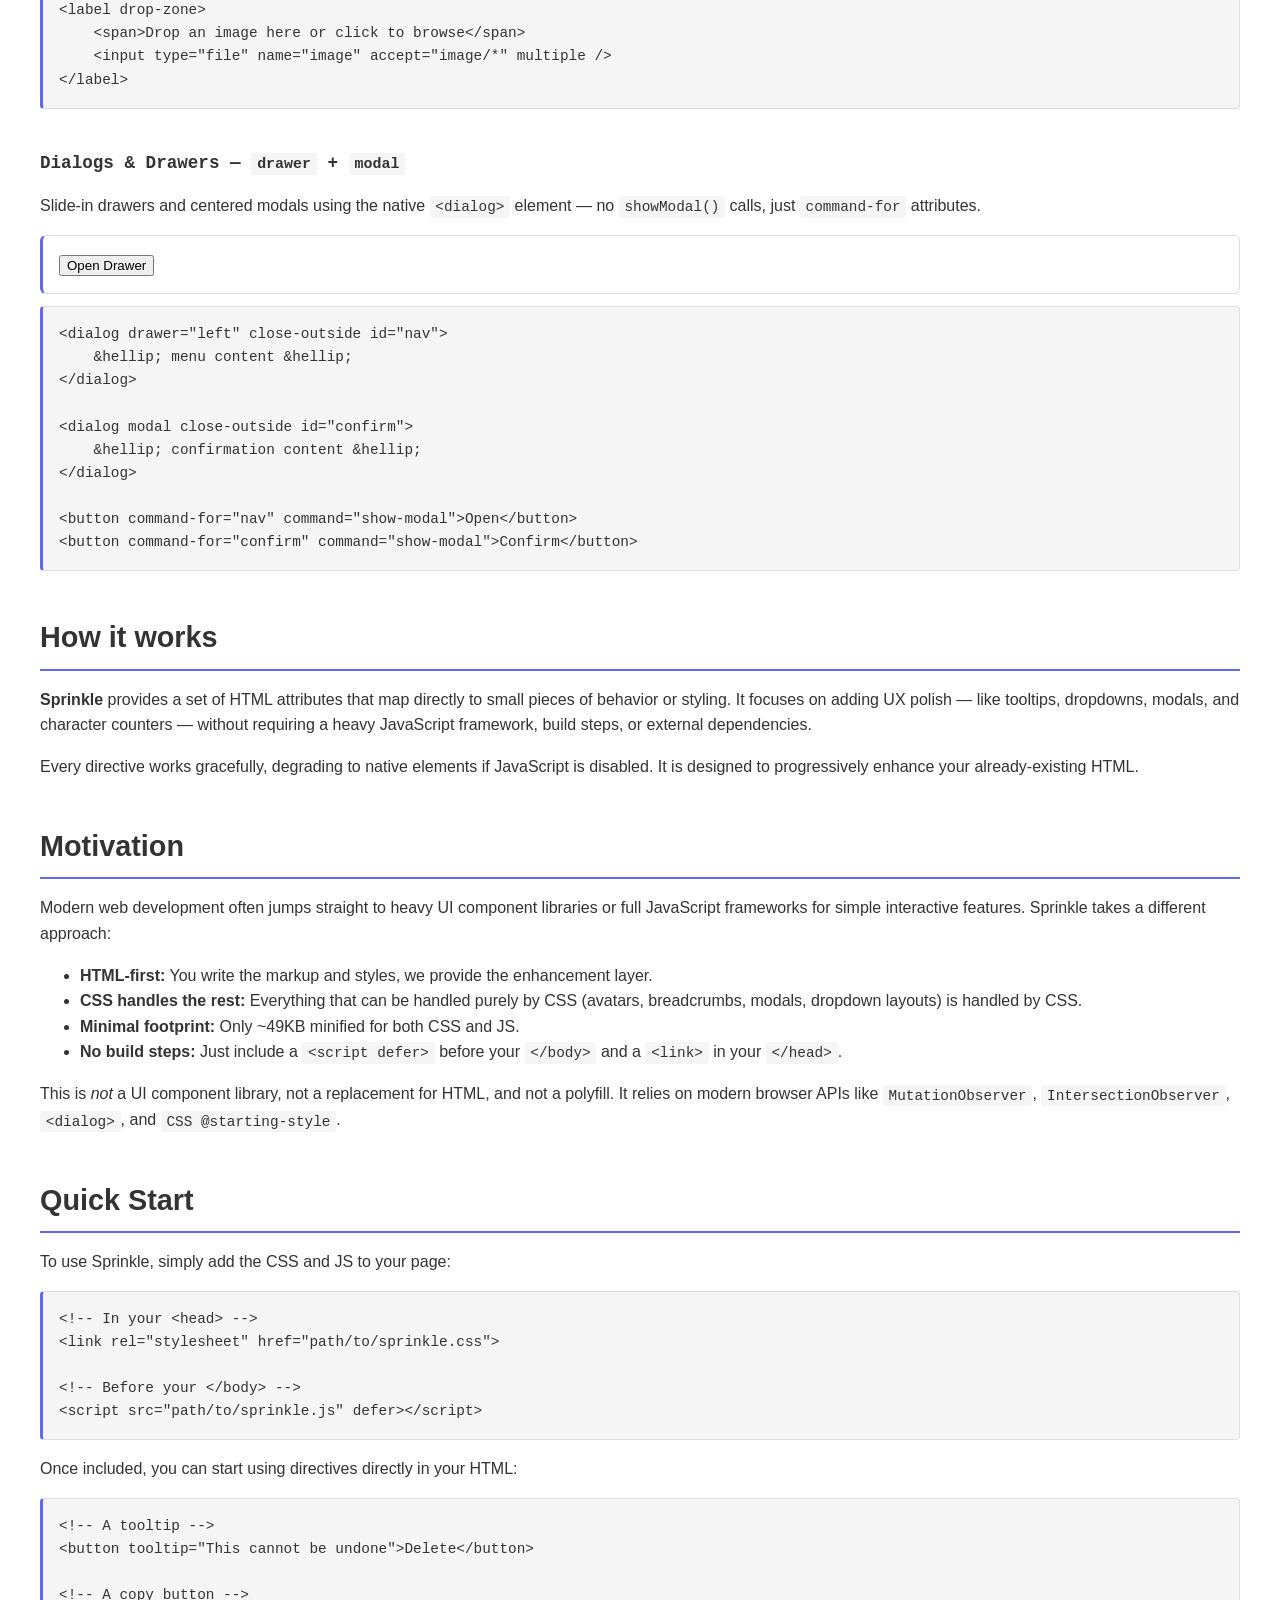
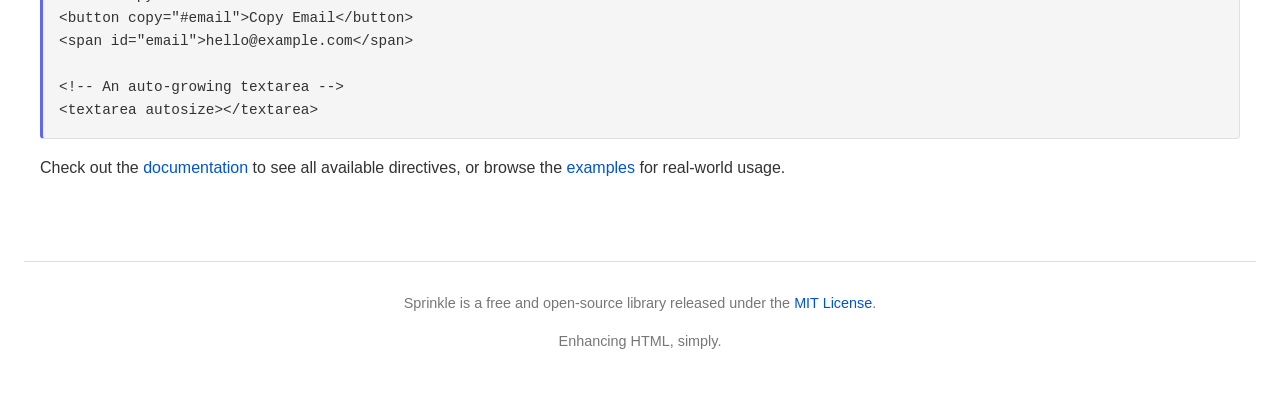
==== commit e200c7e9: "reduced minified version" ====
--- a/index.html
+++ b/index.html
@@ -303,7 +303,7 @@
                         modals, dropdown layouts) is handled by CSS.
                     </li>
                     <li>
-                        <strong>Minimal footprint:</strong> Only ~34KB minified
+                        <strong>Minimal footprint:</strong> Only ~49KB minified
                         for both CSS and JS.
                     </li>
                     <li>
--- a/style.css
+++ b/style.css
@@ -333,3 +333,23 @@
     background-color: var(--header-bg);
     font-weight: 600;
 }
+
+/* Mobile: let sprinkle library manage shell/sidebar layout */
+@media (max-width: 768px) {
+  .doc-shell {
+    display: grid;
+  }
+  .doc-shell > aside {
+    width: var(--sprinkle-sidebar-width);
+    position: fixed;
+    top: 0;
+    left: 0;
+    bottom: 0;
+    height: auto;
+    padding: 0.75rem;
+    border-right: 1px solid var(--border-color);
+  }
+  .doc-shell > article {
+    flex: none;
+  }
+}
--- a/sprinkle.min.css
+++ b/sprinkle.min.css
@@ -1 +1 @@
-:root,[data-sprinkle-theme=light]{--sprinkle-bg: #fff;--sprinkle-text: #1a1a1a;--sprinkle-border: #e0e0e0;--sprinkle-shadow: 0 4px 12px rgba(0,0,0,.1);--sprinkle-error-color: #d32f2f;--sprinkle-drawer-z: 500;--sprinkle-modal-backdrop: rgba(0,0,0,.4);--sprinkle-sidebar-bg: #f5f5f5;--sprinkle-sidebar-border: #e0e0e0;--sprinkle-sidebar-width: 260px;--sprinkle-dd-hover: #f5f5f5;--sprinkle-tip-bg: #1a1a1a;--sprinkle-tip-color: #fff;--sprinkle-tip-arrow: #1a1a1a;--sprinkle-date-bg: Field;--sprinkle-date-color: FieldText;--sprinkle-date-border: #ccc;--sprinkle-success-bg: #e8f5e9;--sprinkle-success-color: #2e7d32;--sprinkle-form-msg-bg: #ffebee;--sprinkle-accent: #4a90d9}[data-sprinkle-theme=dark]{--sprinkle-bg: #222;--sprinkle-text: #eee;--sprinkle-border: #444;--sprinkle-shadow: 0 4px 12px rgba(0,0,0,.3);--sprinkle-error-color: #ff6b6b;--sprinkle-modal-backdrop: rgba(0,0,0,.6);--sprinkle-sidebar-bg: #1a1a1a;--sprinkle-sidebar-border: #333;--sprinkle-dd-hover: #333;--sprinkle-tip-bg: #eee;--sprinkle-tip-color: #111;--sprinkle-tip-arrow: #eee;--sprinkle-date-bg: #222;--sprinkle-date-color: #eee;--sprinkle-date-border: #555;--sprinkle-success-bg: #1b3d1b;--sprinkle-success-color: #81c784;--sprinkle-form-msg-bg: #3e1a1a;--sprinkle-accent: #5ba0e9}.sprinkle-enhance-wrap{display:inline-grid;grid-template-columns:1fr;grid-template-rows:auto auto;position:relative}.sprinkle-enhance-wrap>input,.sprinkle-enhance-wrap>textarea,.sprinkle-icon-leading,.sprinkle-icon-suffix{grid-column:1;grid-row:1}.sprinkle-enhance-wrap>input:not([leading]),.sprinkle-enhance-wrap>textarea{padding-right:2.2em;box-sizing:border-box}input[type=search]::-webkit-search-cancel-button{display:none}input[type=search]::-moz-search-clear-button{display:none}input[leading]{padding-left:2em}input[suffix]{padding-right:2em}.sprinkle-icon-leading,.sprinkle-icon-suffix{width:1em;height:1em;pointer-events:none;z-index:1}.sprinkle-icon-leading{justify-self:start;align-self:center;margin-left:.5em}.sprinkle-icon-suffix{justify-self:end;align-self:center;margin-right:.5em}.sprinkle-icon-interactive{pointer-events:auto;cursor:pointer;border:0;background:none;padding:0;font:inherit;color:inherit;display:flex;align-items:center;justify-content:center}.sprinkle-icon-interactive img{pointer-events:none;display:block;width:100%;height:100%}.sprinkle-sr-only{position:absolute;width:1px;height:1px;overflow:hidden;clip:rect(0,0,0,0);white-space:nowrap;border:0}.sprinkle-char-count{grid-column:1;grid-row:2;justify-self:end;font-size:.8em;color:#999;margin-top:2px}.sprinkle-loading{color:transparent;pointer-events:none;position:relative}.sprinkle-loading:after{content:"";position:absolute;inset:0;margin:auto;width:1em;height:1em;border:2px solid currentColor;border-top-color:transparent;border-radius:50%;animation:sprinkle-spin .6s linear infinite}@keyframes sprinkle-spin{to{transform:rotate(360deg)}}.sprinkle-zoomed-bg{position:fixed;inset:0;z-index:9999;background:#000000d9;display:flex;align-items:center;justify-content:center;cursor:zoom-out}.sprinkle-zoomed-img{max-width:90vw;max-height:90vh;object-fit:contain;border-radius:4px;box-shadow:0 4px 24px #00000080}[sticky]{position:sticky;top:0;padding:.5rem 1rem;background:var(--sprinkle-bg);border-radius:6px}.sprinkle-stuck{z-index:100;box-shadow:0 1px 6px #0000001a;background:var(--sprinkle-bg)}.sprinkle-sticky-sentinel{height:0;pointer-events:none}.sprinkle-copied{position:relative}.sprinkle-copied:after{content:"Copied!";position:absolute;bottom:100%;left:50%;transform:translate(-50%);background:#333;color:#fff;font-size:.75em;padding:2px 8px;border-radius:3px;white-space:nowrap}.sprinkle-truncated{overflow:hidden;transition:max-height .3s ease}.sprinkle-truncated.sprinkle-expanded{-webkit-line-clamp:unset}.sprinkle-truncate-btn{display:inline;border:0;background:none;cursor:pointer;padding:0;color:#666;font:inherit;font-size:.85em;text-decoration:underline;text-underline-offset:2px}.sprinkle-truncate-btn:hover{color:#222}label[drop-zone]{display:block;border:2px dashed var(--sprinkle-border);border-radius:8px;padding:2rem;text-align:center;cursor:pointer;transition:border-color .2s,background .2s;position:relative}label[drop-zone]:hover:not(:has(.sprinkle-drop-file)){border-color:var(--sprinkle-accent)}label[drop-zone].sprinkle-drop-active{border-color:var(--sprinkle-accent);background:#4a90d90d}label[drop-zone]:has(.sprinkle-drop-file){cursor:default;padding-bottom:1rem}label[drop-zone] input[type=file]{position:absolute;width:1px;height:1px;padding:0;margin:-1px;overflow:hidden;clip:rect(0,0,0,0);white-space:nowrap;border:0}label[drop-zone]>:first-child:not(.sprinkle-drop-preview){display:block;margin-bottom:.5rem;color:var(--sprinkle-text);font-weight:500}label[drop-zone]:has(.sprinkle-drop-file)>:first-child:not(.sprinkle-drop-preview){display:none}.sprinkle-drop-preview{display:flex;flex-wrap:wrap;gap:.5rem;margin-top:1rem}.sprinkle-drop-file{display:flex;align-items:center;gap:.5rem;padding:.5rem;border:1px solid var(--sprinkle-border);border-radius:6px;background:var(--sprinkle-bg);flex:1 1 180px;max-width:100%;box-sizing:border-box}.sprinkle-drop-file img{width:40px;height:40px;object-fit:cover;border-radius:4px;flex-shrink:0}.sprinkle-drop-info{flex:1;min-width:0;text-align:left}.sprinkle-drop-name{display:block;font-size:.9em;overflow:hidden;text-overflow:ellipsis;white-space:nowrap}.sprinkle-drop-size{display:block;font-size:.75em;color:var(--sprinkle-muted, #888)}.sprinkle-drop-remove{flex-shrink:0;width:24px;height:24px;padding:0;border:none;background:transparent;font-size:1.2em;line-height:1;cursor:pointer;color:var(--sprinkle-text);border-radius:50%;display:flex;align-items:center;justify-content:center}.sprinkle-drop-remove:hover{background:#0000001a}@media(prefers-color-scheme:dark){label[drop-zone].sprinkle-drop-active{background:#4a90d91f}.sprinkle-drop-remove:hover{background:#ffffff26}}[data-sprinkle-theme=dark]{label[drop-zone].sprinkle-drop-active{background:#4a90d91f}.sprinkle-drop-remove:hover{background:#ffffff26}}.sprinkle-switch-wrap{display:inline-flex;align-items:center;cursor:pointer;vertical-align:middle}.sprinkle-switch-wrap>input[type=checkbox]{position:absolute;opacity:0;width:0;height:0;margin:0;pointer-events:none}.sprinkle-switch-track{position:relative;display:inline-block;width:2.4em;height:1.4em;background:#ccc;border-radius:999px;transition:background .2s}.sprinkle-switch-track:after{content:"";position:absolute;top:2px;left:2px;width:calc(1.4em - 4px);height:calc(1.4em - 4px);background:#fff;border-radius:50%;transition:transform .2s}.sprinkle-switch-track.sprinkle-switch-on{background:#4caf50}.sprinkle-switch-track.sprinkle-switch-on:after{transform:translate(1em)}textarea[autosize]{overflow:hidden;resize:none}input[auto-width],textarea[auto-width]{width:100%;box-sizing:border-box}details.sprinkle-accordion>summary{cursor:pointer;list-style:none}details.sprinkle-accordion>summary::-webkit-details-marker{display:none}details.sprinkle-accordion>summary:before{content:"\25b6";display:inline-block;margin-right:.4em;transition:transform .25s}details.sprinkle-accordion[open]>summary:before{transform:rotate(90deg)}details.sprinkle-accordion>.sprinkle-accordion-body{overflow:hidden;transition:height .25s ease}input[data-sprinkle-range-active]{outline:2px solid -webkit-focus-ring-color;outline:2px solid highlight;outline-offset:1px}input[date-input]{font-family:inherit;font-size:inherit;line-height:normal;padding:.35em .5em;border:1px solid var(--sprinkle-date-border);border-radius:4px;background:var(--sprinkle-date-bg);color:var(--sprinkle-date-color);color-scheme:light dark;accent-color:highlight;min-width:14ch;box-sizing:border-box}input[date-input]::-webkit-clear-button,input[date-input]::-webkit-inner-spin-button{display:none}input[date-input]::-webkit-datetime-edit{padding:0;font-family:inherit;font-size:inherit;line-height:inherit}input[date-input]::-webkit-datetime-edit-fields-wrapper{padding:0}input[date-input]::-webkit-datetime-edit-text{padding:0 .1em}input[date-input]:focus{border-color:highlight;outline:2px solid highlight;outline-offset:-1px}.sprinkle-error{display:block;color:var(--sprinkle-error-color);font-size:12px;margin-top:4px;line-height:1.4}.sprinkle-form-msg{display:block;padding:12px 16px;border-radius:4px;font-size:14px;margin-bottom:16px;line-height:1.4}.sprinkle-form-msg-success{background:var(--sprinkle-success-bg);color:var(--sprinkle-success-color)}.sprinkle-form-msg-error{background:var(--sprinkle-form-msg-bg);color:var(--sprinkle-error-color)}.sprinkle-otp{display:flex;gap:8px}.sprinkle-otp-box{width:44px;height:52px;text-align:center;font-size:20px;font-family:inherit;border:1px solid var(--sprinkle-border);border-radius:6px;outline:none;background:var(--sprinkle-bg);color:var(--sprinkle-text)}.sprinkle-otp-box:focus{border-color:highlight;box-shadow:0 0 0 2px highlight}.sprinkle-otp-box.sprinkle-otp-filled{border-color:#888}input[otp]{position:absolute;opacity:0;width:1px;height:1px;overflow:hidden}img[avatar]{border-radius:50%;object-fit:cover;aspect-ratio:1;width:40px}img[avatar=sm]{width:24px}img[avatar=lg]{width:64px}[zoomable]{cursor:zoom-in}[tooltip]{position:relative;cursor:help}[tooltip]:after{content:attr(tooltip);position:absolute;padding:4px 8px;border-radius:4px;background:var(--sprinkle-tip-bg);color:var(--sprinkle-tip-color);font-size:12px;line-height:1.4;white-space:nowrap;pointer-events:none;opacity:0;transition:opacity .15s ease;z-index:1000}[tooltip]:before{content:"";position:absolute;border:4px solid transparent;opacity:0;transition:opacity .15s ease}[tooltip]:after{bottom:calc(100% + 6px);left:50%;transform:translate(-50%)}[tooltip]:before{bottom:calc(100% + 2px);left:50%;margin-left:-4px;border-top-color:var(--sprinkle-tip-arrow)}[tooltip].sprinkle-tip-bottom:after{top:calc(100% + 6px);bottom:auto;left:50%;transform:translate(-50%)}[tooltip].sprinkle-tip-bottom:before{top:calc(100% + 2px);bottom:auto;left:50%;margin-left:-4px;border-top-color:transparent;border-bottom-color:var(--sprinkle-tip-arrow)}[tooltip].sprinkle-tip-left:after{right:calc(100% + 6px);left:auto;top:50%;transform:translateY(-50%)}[tooltip].sprinkle-tip-left:before{right:calc(100% + 2px);left:auto;top:50%;margin-top:-4px;border-top-color:transparent;border-right-color:var(--sprinkle-tip-arrow)}[tooltip].sprinkle-tip-right:after{left:calc(100% + 6px);right:auto;top:50%;transform:translateY(-50%)}[tooltip].sprinkle-tip-right:before{left:calc(100% + 2px);right:auto;top:50%;margin-top:-4px;border-top-color:transparent;border-left-color:var(--sprinkle-tip-arrow)}[tooltip]:hover:after,[tooltip]:focus-visible:after,[tooltip]:hover:before,[tooltip]:focus-visible:before{opacity:1}ul[breadcrumb]{list-style:none;display:flex;flex-wrap:wrap;align-items:center;gap:0 .5em;padding:0;margin:0;font-size:.9rem}ul[breadcrumb] li{display:inline-flex;align-items:center}ul[breadcrumb] li:last-child{font-weight:600;color:var(--sprinkle-text, inherit)}ul[breadcrumb] li:after{content:"/";margin-left:.5em;color:#888}ul[breadcrumb] li:last-child:after{content:none}ul[breadcrumb] a{text-decoration:none;color:inherit}ul[breadcrumb] a:hover{text-decoration:underline}dialog[drawer]{position:fixed;margin:0;border:none;padding:1.5rem;inset:0;height:100%;width:300px;max-width:80vw;max-height:100%;box-sizing:border-box;z-index:var(--sprinkle-drawer-z);overflow-y:auto;background:var(--sprinkle-bg);color:var(--sprinkle-text);transform:translate(-100%);transition:transform .25s ease,overlay .25s allow-discrete,display .25s allow-discrete}dialog[drawer=right]{left:auto;right:0;transform:translate(100%)}dialog[drawer=top]{top:0;left:0;bottom:auto;width:100%;max-width:100%;height:auto;transform:translateY(-100%)}dialog[drawer=bottom]{bottom:0;top:auto;left:0;width:100%;max-width:100%;height:auto;transform:translateY(100%)}dialog[drawer][open]{transform:translate(0)}dialog[drawer]::backdrop{background:#00000059;transition:opacity .25s}@starting-style{dialog[drawer][open]{transform:translate(-100%)}dialog[drawer=right][open]{transform:translate(100%)}dialog[drawer=top][open]{transform:translateY(-100%)}dialog[drawer=bottom][open]{transform:translateY(100%)}}dialog[modal]{position:fixed;inset:0;margin:auto;border:none;border-radius:8px;padding:0;max-width:min(90vw,500px);width:100%;max-height:80vh;overflow-y:auto;background:var(--sprinkle-bg);color:var(--sprinkle-text);box-shadow:0 4px 24px #00000026;opacity:0;transform:scale(.95);transition:opacity .2s ease,transform .2s ease,overlay .2s allow-discrete,display .2s allow-discrete}dialog[modal][open]{opacity:1;transform:scale(1)}dialog[modal]::backdrop{background:var(--sprinkle-modal-backdrop);transition:opacity .2s}dialog[modal=sm]{max-width:min(90vw,360px)}dialog[modal=lg]{max-width:min(90vw,720px)}@starting-style{dialog[modal][open]{opacity:0;transform:scale(.95)}}.sprinkle-modal-header,.sprinkle-modal-body,.sprinkle-modal-footer{padding:1rem 1.5rem}.sprinkle-modal-header{border-bottom:1px solid var(--sprinkle-border);font-weight:600;font-size:1.1em;display:flex;align-items:center;justify-content:space-between}.sprinkle-modal-footer{border-top:1px solid var(--sprinkle-border);display:flex;justify-content:flex-end;gap:.5rem}.sprinkle-modal-close{background:none;border:none;font-size:1.25em;cursor:pointer;padding:.25em;line-height:1;color:inherit;opacity:.6}.sprinkle-modal-close:hover{opacity:1}details[dropdown]{position:relative;display:inline-block}details[dropdown]>summary{list-style:none;display:inline-flex;align-items:center;gap:.5em;padding:.375rem 1rem;border:1px solid var(--sprinkle-border);border-radius:6px;background:var(--sprinkle-bg);cursor:pointer;user-select:none}details[dropdown]>summary img{margin:0;vertical-align:middle}details[dropdown]>summary::-webkit-details-marker{display:none}details[dropdown]>:not(summary){position:absolute;top:calc(100% + 4px);left:0;min-width:180px;list-style:none;background:var(--sprinkle-bg);color:var(--sprinkle-text);border:1px solid var(--sprinkle-border);border-radius:6px;box-shadow:var(--sprinkle-dd-shadow);padding:.75rem 0;z-index:100;opacity:0;transform:translateY(-4px);transition:opacity .15s ease,transform .15s ease;pointer-events:none}details[dropdown]:not([open])>:not(summary){display:block}details[dropdown][open]>:not(summary){opacity:1;transform:translateY(0);pointer-events:auto}details[dropdown=right]>:not(summary){left:auto;right:0}details[dropdown]>:not(summary) a,details[dropdown]>:not(summary) button,details[dropdown]>:not(summary) [role=menuitem]{display:block;width:100%;padding:.375rem 1rem;text-decoration:none;color:inherit;background:none;border:none;text-align:left;font:inherit;cursor:pointer;box-sizing:border-box}details[dropdown]>:not(summary) a:hover,details[dropdown]>:not(summary) button:hover,details[dropdown]>:not(summary) [role=menuitem]:hover{background:var(--sprinkle-dd-hover)}details[dropdown]>:not(summary) ul,details[dropdown]>:not(summary) ol{list-style:none;margin:0;padding:0}details[dropdown]>:not(summary) li{margin:0;padding:0}details[dropdown]>:not(summary) li:hover{background:var(--sprinkle-dd-hover)}details[dropdown]>:not(summary) li>a,details[dropdown]>:not(summary) li>button{padding:.375rem 1rem;background:none}details[dropdown]>:not(summary) li>a:hover,details[dropdown]>:not(summary) li>button:hover{background:none}details[dropdown]>:not(summary) hr{margin:.375rem 0;border:none;border-top:1px solid var(--sprinkle-border)}[shell]{display:grid;height:100%;grid-template-columns:auto 1fr;box-sizing:border-box;color:var(--sprinkle-text)}[sidebar]{overflow-y:auto;background:var(--sprinkle-sidebar-bg);width:var(--sprinkle-sidebar-width);padding:.75rem;box-sizing:border-box}[sidebar=left]{border-right:1px solid var(--sprinkle-sidebar-border)}[sidebar=right]{border-left:1px solid var(--sprinkle-sidebar-border)}[sidebar=top]{border-bottom:1px solid var(--sprinkle-sidebar-border)}[sidebar=bottom]{border-top:1px solid var(--sprinkle-sidebar-border)}[content]{overflow-y:auto;background:var(--sprinkle-bg);padding:1.5rem;box-sizing:border-box}ul[nav]{list-style:none;margin:0;padding:0;width:100%}ul[nav] li{margin:0;padding:0}ul[nav] a{display:block;padding:.5rem .75rem;text-decoration:none;color:inherit;border-radius:6px;transition:background .15s;font-size:.9rem;width:100%;box-sizing:border-box}ul[nav] a:hover{background:#0000000f}ul[nav] a[active]{background:#00000014;font-weight:600;color:#1a73e8}ul[nav=horizontal]{display:flex;flex-wrap:wrap;align-items:stretch;gap:.25rem;width:100%}ul[nav=horizontal] li{display:flex;align-items:stretch}ul[nav=horizontal] a{display:flex;align-items:center;white-space:nowrap;width:100%}details[nav-group]>summary{list-style:none;cursor:pointer;padding:.5rem .75rem;border-radius:6px;display:flex;align-items:center;gap:.5rem;font-size:.9rem;transition:background .15s}details[nav-group]>summary::-webkit-details-marker,details[nav-group]>summary::marker{display:none;content:""}details[nav-group]>summary:after{content:"";margin-left:auto;border:solid currentColor;border-width:0 2px 2px 0;display:inline-block;padding:3px;transform:rotate(45deg);transition:transform .2s}details[nav-group][open]>summary:after{transform:rotate(-135deg)}details[nav-group]>summary:hover{background:#0000000f}details[nav-group]>ul{list-style:none;margin:0;padding:0 0 0 1.5rem}details[nav-group]>ul a{font-size:.85rem;padding:.375rem .75rem}hr[nav-sep]{margin:.5rem .75rem;border:none;border-top:1px solid var(--sprinkle-sidebar-border)}.sprinkle-combo-wrap{display:inline-block;position:relative}.sprinkle-combo>summary{display:inline-flex;align-items:center;gap:.5em;padding:.375rem 2em .375rem .75rem;border:1px solid var(--sprinkle-border);border-radius:6px;background:var(--sprinkle-bg);color:var(--sprinkle-text);cursor:pointer;user-select:none;min-height:2.2em;min-width:180px;white-space:nowrap}.sprinkle-combo>summary::-webkit-details-marker{display:none}.sprinkle-combo>summary:after{content:"\25be";position:absolute;right:.6em;top:50%;transform:translateY(-50%);font-size:.8em;color:var(--sprinkle-text-secondary, #888);pointer-events:none}.sprinkle-combo>summary .sprinkle-icon-leading,.sprinkle-combo>summary .sprinkle-icon-suffix{display:inline-block;flex-shrink:0;width:1em;height:1em;background-color:currentColor;mask-size:contain;mask-repeat:no-repeat;mask-position:center;-webkit-mask-size:contain;-webkit-mask-repeat:no-repeat;-webkit-mask-position:center}.sprinkle-combo>summary .sprinkle-icon-suffix{margin-left:auto;margin-right:1.3em}.sprinkle-combo[open]>summary{border-color:var(--sprinkle-accent, #4a90d9);box-shadow:0 0 0 2px #4a90d933}.sprinkle-combo [listbox]{position:absolute;top:calc(100% + 4px);left:0;right:auto;min-width:100%;background:var(--sprinkle-bg);color:var(--sprinkle-text);border:1px solid var(--sprinkle-border);border-radius:6px;box-shadow:var(--sprinkle-dd-shadow, 0 4px 12px rgba(0,0,0,.1));z-index:100;opacity:0;transform:translateY(-4px);transition:opacity .15s ease,transform .15s ease;pointer-events:none}.sprinkle-combo:not([open]) [listbox]{display:block}.sprinkle-combo[open] [listbox]{opacity:1;transform:translateY(0);pointer-events:auto}.sprinkle-combo [listbox] ul{list-style:none;margin:0;padding:.25rem 0;max-height:240px;overflow-y:auto}.sprinkle-combo [listbox] li{display:flex;align-items:center;gap:.5em;padding:.5rem .75rem;cursor:pointer;user-select:none}.sprinkle-combo-check{display:inline-flex;align-items:center;justify-content:center;width:1.2em;flex-shrink:0;font-size:.85em;color:var(--sprinkle-accent, #4a90d9)}.sprinkle-combo [listbox] li[aria-disabled=true]{opacity:.4;cursor:default;pointer-events:none}.sprinkle-combo [listbox] li:hover,.sprinkle-combo [listbox] li[active]{background:var(--sprinkle-dd-hover, #f5f5f5)}.sprinkle-combo [listbox] li[active]{font-weight:600}.sprinkle-combo-category{padding:.4rem .75rem .2rem;font-size:.75em;font-weight:700;text-transform:uppercase;letter-spacing:.05em;color:var(--sprinkle-muted, #888);cursor:default;pointer-events:none}.sprinkle-combo [search-box]{display:block;width:100%;padding:.5rem .75rem;border:none;border-bottom:1px solid var(--sprinkle-border);background:transparent;color:inherit;font:inherit;font-size:.9em;box-sizing:border-box;outline:none}.sprinkle-combo [search-box]:focus{border-bottom-color:var(--sprinkle-accent, #4a90d9)}.sprinkle-combo img[avatar]{flex-shrink:0}fieldset[card]{border:1px solid var(--sprinkle-border);border-radius:8px;padding:0;margin:0;background:var(--sprinkle-bg);color:var(--sprinkle-text);box-shadow:var(--sprinkle-shadow);overflow:hidden;min-width:0}fieldset[card]>legend{padding:.75rem 1rem;font-weight:600;font-size:1.1em;width:100%;box-sizing:border-box;border-bottom:1px solid var(--sprinkle-border)}fieldset[card]>header{padding:.75rem 1rem;border-bottom:1px solid var(--sprinkle-border);font-weight:600}fieldset[card]>main{padding:1rem;display:block}fieldset[card]>footer{padding:.75rem 1rem;border-top:1px solid var(--sprinkle-border);display:flex;align-items:center;gap:.5rem}@media(prefers-color-scheme:dark){ul[nav] a[active]{background:#ffffff1a;color:#8ab4f8}ul[nav] a:hover{background:#ffffff0f}details[nav-group]>summary:hover{background:#ffffff0f}}[data-sprinkle-theme=dark]{ul[nav] a[active]{background:#ffffff1a;color:#8ab4f8}ul[nav] a:hover{background:#ffffff0f}details[nav-group]>summary:hover{background:#ffffff0f}}
+:root,[data-sprinkle-theme=light]{--sprinkle-bg: #fff;--sprinkle-text: #1a1a1a;--sprinkle-border: #e0e0e0;--sprinkle-shadow: 0 4px 12px rgba(0,0,0,.1);--sprinkle-error-color: #d32f2f;--sprinkle-drawer-z: 500;--sprinkle-modal-backdrop: rgba(0,0,0,.4);--sprinkle-sidebar-bg: #f5f5f5;--sprinkle-sidebar-border: #e0e0e0;--sprinkle-sidebar-width: 260px;--sprinkle-dd-hover: #f5f5f5;--sprinkle-tip-bg: #1a1a1a;--sprinkle-tip-color: #fff;--sprinkle-tip-arrow: #1a1a1a;--sprinkle-date-bg: Field;--sprinkle-date-color: FieldText;--sprinkle-date-border: #ccc;--sprinkle-success-bg: #e8f5e9;--sprinkle-success-color: #2e7d32;--sprinkle-form-msg-bg: #ffebee;--sprinkle-accent: #4a90d9}[data-sprinkle-theme=dark]{--sprinkle-bg: #222;--sprinkle-text: #eee;--sprinkle-border: #444;--sprinkle-shadow: 0 4px 12px rgba(0,0,0,.3);--sprinkle-error-color: #ff6b6b;--sprinkle-modal-backdrop: rgba(0,0,0,.6);--sprinkle-sidebar-bg: #1a1a1a;--sprinkle-sidebar-border: #333;--sprinkle-dd-hover: #333;--sprinkle-tip-bg: #eee;--sprinkle-tip-color: #111;--sprinkle-tip-arrow: #eee;--sprinkle-date-bg: #222;--sprinkle-date-color: #eee;--sprinkle-date-border: #555;--sprinkle-success-bg: #1b3d1b;--sprinkle-success-color: #81c784;--sprinkle-form-msg-bg: #3e1a1a;--sprinkle-accent: #5ba0e9}.sprinkle-enhance-wrap{display:inline-grid;grid-template-columns:1fr;grid-template-rows:auto auto;position:relative}.sprinkle-enhance-wrap>input,.sprinkle-enhance-wrap>textarea,.sprinkle-icon-leading,.sprinkle-icon-suffix{grid-column:1;grid-row:1}.sprinkle-enhance-wrap>input:not([leading]),.sprinkle-enhance-wrap>textarea{padding-right:2.2em;box-sizing:border-box}input[type=search]::-webkit-search-cancel-button{display:none}input[type=search]::-moz-search-clear-button{display:none}input[leading]{padding-left:2em}input[suffix]{padding-right:2em}.sprinkle-icon-leading,.sprinkle-icon-suffix{width:1em;height:1em;pointer-events:none;z-index:1}.sprinkle-icon-leading{justify-self:start;align-self:center;margin-left:.5em}.sprinkle-icon-suffix{justify-self:end;align-self:center;margin-right:.5em}.sprinkle-icon-interactive{pointer-events:auto;cursor:pointer;border:0;background:none;padding:0;font:inherit;color:inherit;display:flex;align-items:center;justify-content:center}.sprinkle-icon-interactive img{pointer-events:none;display:block;width:100%;height:100%}.sprinkle-sr-only{position:absolute;width:1px;height:1px;overflow:hidden;clip:rect(0,0,0,0);white-space:nowrap;border:0}.sprinkle-char-count{grid-column:1;grid-row:2;justify-self:end;font-size:.8em;color:#999;margin-top:2px}.sprinkle-loading{color:transparent;pointer-events:none;position:relative}.sprinkle-loading:after{content:"";position:absolute;inset:0;margin:auto;width:1em;height:1em;border:2px solid currentColor;border-top-color:transparent;border-radius:50%;animation:sprinkle-spin .6s linear infinite}@keyframes sprinkle-spin{to{transform:rotate(360deg)}}.sprinkle-zoomed-bg{position:fixed;inset:0;z-index:9999;background:#000000d9;display:flex;align-items:center;justify-content:center;cursor:zoom-out}.sprinkle-zoomed-img{max-width:90vw;max-height:90vh;object-fit:contain;border-radius:4px;box-shadow:0 4px 24px #00000080}[sticky]{position:sticky;top:0;padding:.5rem 1rem;background:var(--sprinkle-bg);border-radius:6px}.sprinkle-stuck{z-index:100;box-shadow:0 1px 6px #0000001a;background:var(--sprinkle-bg)}.sprinkle-sticky-sentinel{height:0;pointer-events:none}.sprinkle-copied{position:relative}.sprinkle-copied:after{content:"Copied!";position:absolute;bottom:100%;left:50%;transform:translate(-50%);background:#333;color:#fff;font-size:.75em;padding:2px 8px;border-radius:3px;white-space:nowrap}.sprinkle-truncated{overflow:hidden;transition:max-height .3s ease}.sprinkle-truncated.sprinkle-expanded{-webkit-line-clamp:unset}.sprinkle-truncate-btn{display:inline;border:0;background:none;cursor:pointer;padding:0;color:#666;font:inherit;font-size:.85em;text-decoration:underline;text-underline-offset:2px}.sprinkle-truncate-btn:hover{color:#222}label[drop-zone]{display:block;border:2px dashed var(--sprinkle-border);border-radius:8px;padding:2rem;text-align:center;cursor:pointer;transition:border-color .2s,background .2s;position:relative}label[drop-zone]:hover:not(:has(.sprinkle-drop-file)){border-color:var(--sprinkle-accent)}label[drop-zone].sprinkle-drop-active{border-color:var(--sprinkle-accent);background:#4a90d90d}label[drop-zone]:has(.sprinkle-drop-file){cursor:default;padding-bottom:1rem}label[drop-zone] input[type=file]{position:absolute;width:1px;height:1px;padding:0;margin:-1px;overflow:hidden;clip:rect(0,0,0,0);white-space:nowrap;border:0}label[drop-zone]>:first-child:not(.sprinkle-drop-preview){display:block;margin-bottom:.5rem;color:var(--sprinkle-text);font-weight:500}label[drop-zone]:has(.sprinkle-drop-file)>:first-child:not(.sprinkle-drop-preview){display:none}.sprinkle-drop-preview{display:flex;flex-wrap:wrap;gap:.5rem;margin-top:1rem}.sprinkle-drop-file{display:flex;align-items:center;gap:.5rem;padding:.5rem;border:1px solid var(--sprinkle-border);border-radius:6px;background:var(--sprinkle-bg);flex:1 1 180px;max-width:100%;box-sizing:border-box}.sprinkle-drop-file img{width:40px;height:40px;object-fit:cover;border-radius:4px;flex-shrink:0}.sprinkle-drop-info{flex:1;min-width:0;text-align:left}.sprinkle-drop-name{display:block;font-size:.9em;overflow:hidden;text-overflow:ellipsis;white-space:nowrap}.sprinkle-drop-size{display:block;font-size:.75em;color:var(--sprinkle-muted, #888)}.sprinkle-drop-remove{flex-shrink:0;width:24px;height:24px;padding:0;border:none;background:transparent;font-size:1.2em;line-height:1;cursor:pointer;color:var(--sprinkle-text);border-radius:50%;display:flex;align-items:center;justify-content:center}.sprinkle-drop-remove:hover{background:#0000001a}@media(prefers-color-scheme:dark){label[drop-zone].sprinkle-drop-active{background:#4a90d91f}.sprinkle-drop-remove:hover{background:#ffffff26}}[data-sprinkle-theme=dark]{label[drop-zone].sprinkle-drop-active{background:#4a90d91f}.sprinkle-drop-remove:hover{background:#ffffff26}}.sprinkle-switch-wrap{display:inline-flex;align-items:center;cursor:pointer;vertical-align:middle}.sprinkle-switch-wrap>input[type=checkbox]{position:absolute;opacity:0;width:0;height:0;margin:0;pointer-events:none}.sprinkle-switch-track{position:relative;display:inline-block;width:2.4em;height:1.4em;background:#ccc;border-radius:999px;transition:background .2s}.sprinkle-switch-track:after{content:"";position:absolute;top:2px;left:2px;width:calc(1.4em - 4px);height:calc(1.4em - 4px);background:#fff;border-radius:50%;transition:transform .2s}.sprinkle-switch-track.sprinkle-switch-on{background:#4caf50}.sprinkle-switch-track.sprinkle-switch-on:after{transform:translate(1em)}textarea[autosize]{overflow:hidden;resize:none}input[auto-width],textarea[auto-width]{width:100%;box-sizing:border-box}details.sprinkle-accordion>summary{cursor:pointer;list-style:none}details.sprinkle-accordion>summary::-webkit-details-marker{display:none}details.sprinkle-accordion>summary:before{content:"\25b6";display:inline-block;margin-right:.4em;transition:transform .25s}details.sprinkle-accordion[open]>summary:before{transform:rotate(90deg)}details.sprinkle-accordion>.sprinkle-accordion-body{overflow:hidden;transition:height .25s ease}input[data-sprinkle-range-active]{border-color:var(--sprinkle-dp-accent, #4a90d9);box-shadow:0 0 0 2px #4a90d933}:root{--sprinkle-dp-bg: #fff;--sprinkle-dp-text: #1a1a1a;--sprinkle-dp-border: #e0e0e0;--sprinkle-dp-shadow: 0 4px 12px rgba(0,0,0,.15);--sprinkle-dp-radius: 8px;--sprinkle-dp-accent: #4a90d9;--sprinkle-dp-accent-text: #fff;--sprinkle-dp-disabled: #ccc;--sprinkle-dp-hover: #f0f0f0;--sprinkle-dp-range-bg: rgba(74,144,217,.18);--sprinkle-dp-today-ring: #4a90d9;--sprinkle-dp-header-bg: transparent;--sprinkle-dp-nav-color: #666;--sprinkle-dp-nav-hover: #1a1a1a;--sprinkle-dp-weekday-color: #999;--sprinkle-dp-cell-size: 36px;--sprinkle-dp-font-size: 14px;--sprinkle-dp-z: 200;--sprinkle-dp-trigger-bg: Field;--sprinkle-dp-trigger-color: FieldText;--sprinkle-dp-trigger-border: #ccc}[data-sprinkle-theme=dark]{--sprinkle-dp-bg: #2a2a2a;--sprinkle-dp-text: #eee;--sprinkle-dp-border: #444;--sprinkle-dp-shadow: 0 4px 12px rgba(0,0,0,.4);--sprinkle-dp-accent: #5ba0e9;--sprinkle-dp-accent-text: #fff;--sprinkle-dp-disabled: #555;--sprinkle-dp-hover: #3a3a3a;--sprinkle-dp-range-bg: rgba(91,160,233,.22);--sprinkle-dp-today-ring: #5ba0e9;--sprinkle-dp-nav-color: #aaa;--sprinkle-dp-nav-hover: #eee;--sprinkle-dp-weekday-color: #777;--sprinkle-dp-trigger-bg: #2a2a2a;--sprinkle-dp-trigger-color: #eee;--sprinkle-dp-trigger-border: #555}input[date-input]{font-family:inherit;font-size:inherit;line-height:normal;padding:.35em 2.2em .35em .5em;border:1px solid var(--sprinkle-dp-trigger-border);border-radius:4px;background:var(--sprinkle-dp-trigger-bg);color:var(--sprinkle-dp-trigger-color);min-width:14ch;box-sizing:border-box;cursor:pointer}input[date-input]:focus{border-color:var(--sprinkle-dp-accent);outline:2px solid var(--sprinkle-dp-accent);outline-offset:-1px}input[date-input]::-webkit-clear-button,input[date-input]::-webkit-inner-spin-button{display:none}input[date-input]::-webkit-calendar-picker-indicator{display:none}.sprinkle-dp-icon{position:absolute;right:.5em;top:50%;transform:translateY(-50%);width:1em;height:1em;pointer-events:none;color:var(--sprinkle-dp-nav-color);display:flex;align-items:center;justify-content:center}.sprinkle-dp-icon:before{content:"";display:block;width:1em;height:1em;border:1.5px solid currentColor;border-radius:2px;position:relative}.sprinkle-dp-icon:after{content:"";display:block;position:absolute;width:1em;height:1em;border-top:1.5px solid currentColor;border-left:1.5px solid currentColor;top:0;left:0;border-radius:2px}.sprinkle-dp{position:fixed;z-index:var(--sprinkle-dp-z);background:var(--sprinkle-dp-bg);color:var(--sprinkle-dp-text);border:1px solid var(--sprinkle-dp-border);border-radius:var(--sprinkle-dp-radius);box-shadow:var(--sprinkle-dp-shadow);padding:8px;user-select:none;opacity:0;transform:translateY(-4px);transition:opacity .15s ease,transform .15s ease;pointer-events:none}.sprinkle-dp[aria-hidden=false]{opacity:1;transform:translateY(0);pointer-events:auto}.sprinkle-dp>.sprinkle-dp{position:static;transform:none;opacity:1;pointer-events:auto;display:flex;flex-direction:column;flex:1;min-width:0;background:none;border:none;box-shadow:none;border-radius:0}.sprinkle-dp-header{display:flex;align-items:center;justify-content:space-between;padding:4px 4px 8px;flex-shrink:0}.sprinkle-dp-header button{background:none;border:none;padding:4px 8px;cursor:pointer;color:var(--sprinkle-dp-nav-color);font-size:1.2em;line-height:1;border-radius:4px;display:flex;align-items:center;justify-content:center;min-width:28px;min-height:28px}.sprinkle-dp-header button:hover{color:var(--sprinkle-dp-nav-hover);background:var(--sprinkle-dp-hover)}.sprinkle-dp-header button:focus-visible{outline:2px solid var(--sprinkle-dp-accent);outline-offset:-1px}.sprinkle-dp-month{font-weight:600;font-size:1em;cursor:pointer;padding:4px 8px;border-radius:4px}.sprinkle-dp-month:hover{background:var(--sprinkle-dp-hover)}.sprinkle-dp-weekdays{display:grid;grid-template-columns:repeat(7,1fr);padding:0 2px;margin-bottom:2px;flex-shrink:0}.sprinkle-dp-weekdays span{text-align:center;font-size:.75em;font-weight:600;color:var(--sprinkle-dp-weekday-color);padding:4px 0}.sprinkle-dp-grid{display:grid;grid-template-columns:repeat(7,1fr);grid-auto-rows:1fr;gap:1px;padding:0 2px;flex:1}.sprinkle-dp-grid button{display:flex;align-items:center;justify-content:center;width:var(--sprinkle-dp-cell-size);height:var(--sprinkle-dp-cell-size);border:none;background:none;color:var(--sprinkle-dp-text);font-size:var(--sprinkle-dp-font-size);font-family:inherit;cursor:pointer;border-radius:50%;padding:0;margin:0 auto;transition:background .1s}.sprinkle-dp-grid button:hover:not([aria-disabled=true]):not(.sprinkle-dp-selected){background:var(--sprinkle-dp-hover)}.sprinkle-dp-grid button:focus-visible{outline:2px solid var(--sprinkle-dp-accent);outline-offset:-1px;z-index:1}.sprinkle-dp-grid button[aria-disabled=true]{color:var(--sprinkle-dp-disabled);cursor:default;pointer-events:none}.sprinkle-dp-grid button.sprinkle-dp-selected{background:var(--sprinkle-dp-accent);color:var(--sprinkle-dp-accent-text);font-weight:600}.sprinkle-dp-grid button.sprinkle-dp-today:not(.sprinkle-dp-selected){box-shadow:inset 0 0 0 1.5px var(--sprinkle-dp-today-ring);font-weight:600}.sprinkle-dp-grid .sprinkle-dp-empty{width:var(--sprinkle-dp-cell-size);height:var(--sprinkle-dp-cell-size);margin:0 auto}.sprinkle-dp-range{display:flex;gap:0}.sprinkle-dp-range .sprinkle-dp{position:static;transform:none;opacity:1;pointer-events:auto;border-radius:0;box-shadow:none;border:none;padding:8px;display:flex;flex-direction:column;flex:1;min-width:0}.sprinkle-dp-range .sprinkle-dp:first-child{border-radius:var(--sprinkle-dp-radius) 0 0 var(--sprinkle-dp-radius);border:1px solid var(--sprinkle-dp-border)}.sprinkle-dp-range .sprinkle-dp:last-child{border-radius:0 var(--sprinkle-dp-radius) var(--sprinkle-dp-radius) 0;border:1px solid var(--sprinkle-dp-border);border-left:none}.sprinkle-dp-range-wrap{position:fixed;z-index:var(--sprinkle-dp-z);background:var(--sprinkle-dp-bg);border:1px solid var(--sprinkle-dp-border);border-radius:var(--sprinkle-dp-radius);box-shadow:var(--sprinkle-dp-shadow);padding:0;user-select:none;opacity:0;transform:translateY(-4px);transition:opacity .15s ease,transform .15s ease;pointer-events:none}.sprinkle-dp-range-wrap[aria-hidden=false]{opacity:1;transform:translateY(0);pointer-events:auto}.sprinkle-dp-range-start{background:var(--sprinkle-dp-accent)!important;color:var(--sprinkle-dp-accent-text)!important;border-radius:50% 0 0 50%!important;position:relative;z-index:1}.sprinkle-dp-range-start.sprinkle-dp-selected{border-radius:50%!important}.sprinkle-dp-range-end{background:var(--sprinkle-dp-accent)!important;color:var(--sprinkle-dp-accent-text)!important;border-radius:0 50% 50% 0!important;position:relative;z-index:1}.sprinkle-dp-range-end.sprinkle-dp-selected{border-radius:50%!important}.sprinkle-dp-range-between{background:var(--sprinkle-dp-range-bg)!important;border-radius:0!important;color:var(--sprinkle-dp-text)}.sprinkle-dp-range-between.sprinkle-dp-today{box-shadow:inset 0 0 0 1.5px var(--sprinkle-dp-today-ring)}.sprinkle-dp-months{display:grid;grid-template-columns:repeat(3,1fr);grid-auto-rows:1fr;gap:4px;padding:8px 4px;flex:1}.sprinkle-dp-months button{padding:8px 4px;border:none;background:none;color:var(--sprinkle-dp-text);font-size:.85em;font-family:inherit;cursor:pointer;border-radius:4px;text-align:center;display:flex;align-items:center;justify-content:center}.sprinkle-dp-months button:hover{background:var(--sprinkle-dp-hover)}.sprinkle-dp-months button:focus-visible{outline:2px solid var(--sprinkle-dp-accent);outline-offset:-1px}.sprinkle-dp-months button.sprinkle-dp-month-current{background:var(--sprinkle-dp-accent);color:var(--sprinkle-dp-accent-text);font-weight:600}.sprinkle-dp-months button[aria-disabled=true]{color:var(--sprinkle-dp-disabled);cursor:default;pointer-events:none}.sprinkle-dp-years{display:grid;grid-template-columns:repeat(3,1fr);grid-auto-rows:1fr;gap:4px;padding:8px 4px;flex:1}.sprinkle-dp-years button{padding:8px 4px;border:none;background:none;color:var(--sprinkle-dp-text);font-size:.85em;font-family:inherit;cursor:pointer;border-radius:4px;text-align:center;display:flex;align-items:center;justify-content:center}.sprinkle-dp-years button:hover{background:var(--sprinkle-dp-hover)}.sprinkle-dp-years button:focus-visible{outline:2px solid var(--sprinkle-dp-accent);outline-offset:-1px}.sprinkle-dp-years button.sprinkle-dp-year-current{background:var(--sprinkle-dp-accent);color:var(--sprinkle-dp-accent-text);font-weight:600}.sprinkle-dp-clear{display:block;width:100%;padding:6px;border:none;border-top:1px solid var(--sprinkle-dp-border);background:none;color:var(--sprinkle-dp-nav-color);font-size:.8em;font-family:inherit;cursor:pointer;margin-top:auto;flex-shrink:0}.sprinkle-dp-clear:hover{color:var(--sprinkle-dp-text);background:var(--sprinkle-dp-hover)}@media(max-width:480px){.sprinkle-dp-range{flex-direction:column}.sprinkle-dp-range .sprinkle-dp:last-child{border-left:1px solid var(--sprinkle-dp-border);border-top:none;border-radius:0 0 var(--sprinkle-dp-radius) var(--sprinkle-dp-radius)}.sprinkle-dp-range .sprinkle-dp:first-child{border-radius:var(--sprinkle-dp-radius) var(--sprinkle-dp-radius) 0 0}.sprinkle-dp-grid button{width:40px;height:40px;font-size:15px}}.sprinkle-error{display:block;color:var(--sprinkle-error-color);font-size:12px;margin-top:4px;line-height:1.4}.sprinkle-form-msg{display:block;padding:12px 16px;border-radius:4px;font-size:14px;margin-bottom:16px;line-height:1.4}.sprinkle-form-msg-success{background:var(--sprinkle-success-bg);color:var(--sprinkle-success-color)}.sprinkle-form-msg-error{background:var(--sprinkle-form-msg-bg);color:var(--sprinkle-error-color)}.sprinkle-otp{display:flex;gap:8px}.sprinkle-otp-box{width:44px;height:52px;text-align:center;font-size:20px;font-family:inherit;border:1px solid var(--sprinkle-border);border-radius:6px;outline:none;background:var(--sprinkle-bg);color:var(--sprinkle-text)}.sprinkle-otp-box:focus{border-color:highlight;box-shadow:0 0 0 2px highlight}.sprinkle-otp-box.sprinkle-otp-filled{border-color:#888}input[otp]{position:absolute;opacity:0;width:1px;height:1px;overflow:hidden}img[avatar]{border-radius:50%;object-fit:cover;aspect-ratio:1;width:40px}img[avatar=sm]{width:24px}img[avatar=lg]{width:64px}[zoomable]{cursor:zoom-in}[tooltip]{position:relative;cursor:help}[tooltip]:after{content:attr(tooltip);position:absolute;padding:4px 8px;border-radius:4px;background:var(--sprinkle-tip-bg);color:var(--sprinkle-tip-color);font-size:12px;line-height:1.4;white-space:nowrap;pointer-events:none;opacity:0;transition:opacity .15s ease;z-index:1000}[tooltip]:before{content:"";position:absolute;border:4px solid transparent;opacity:0;transition:opacity .15s ease}[tooltip]:after{bottom:calc(100% + 6px);left:50%;transform:translate(-50%)}[tooltip]:before{bottom:calc(100% + 2px);left:50%;margin-left:-4px;border-top-color:var(--sprinkle-tip-arrow)}[tooltip].sprinkle-tip-bottom:after{top:calc(100% + 6px);bottom:auto;left:50%;transform:translate(-50%)}[tooltip].sprinkle-tip-bottom:before{top:calc(100% + 2px);bottom:auto;left:50%;margin-left:-4px;border-top-color:transparent;border-bottom-color:var(--sprinkle-tip-arrow)}[tooltip].sprinkle-tip-left:after{right:calc(100% + 6px);left:auto;top:50%;transform:translateY(-50%)}[tooltip].sprinkle-tip-left:before{right:calc(100% + 2px);left:auto;top:50%;margin-top:-4px;border-top-color:transparent;border-right-color:var(--sprinkle-tip-arrow)}[tooltip].sprinkle-tip-right:after{left:calc(100% + 6px);right:auto;top:50%;transform:translateY(-50%)}[tooltip].sprinkle-tip-right:before{left:calc(100% + 2px);right:auto;top:50%;margin-top:-4px;border-top-color:transparent;border-left-color:var(--sprinkle-tip-arrow)}[tooltip]:hover:after,[tooltip]:focus-visible:after,[tooltip]:hover:before,[tooltip]:focus-visible:before{opacity:1}ul[breadcrumb]{list-style:none;display:flex;flex-wrap:wrap;align-items:center;gap:0 .5em;padding:0;margin:0;font-size:.9rem}ul[breadcrumb] li{display:inline-flex;align-items:center}ul[breadcrumb] li:last-child{font-weight:600;color:var(--sprinkle-text, inherit)}ul[breadcrumb] li:after{content:"/";margin-left:.5em;color:#888}ul[breadcrumb] li:last-child:after{content:none}ul[breadcrumb] a{text-decoration:none;color:inherit}ul[breadcrumb] a:hover{text-decoration:underline}dialog[drawer]{position:fixed;margin:0;border:none;padding:1.5rem;inset:0;height:100%;width:300px;max-width:80vw;max-height:100%;box-sizing:border-box;z-index:var(--sprinkle-drawer-z);overflow-y:auto;background:var(--sprinkle-bg);color:var(--sprinkle-text);transform:translate(-100%);transition:transform .25s ease,overlay .25s allow-discrete,display .25s allow-discrete}dialog[drawer=right]{left:auto;right:0;transform:translate(100%)}dialog[drawer=top]{top:0;left:0;bottom:auto;width:100%;max-width:100%;height:auto;transform:translateY(-100%)}dialog[drawer=bottom]{bottom:0;top:auto;left:0;width:100%;max-width:100%;height:auto;transform:translateY(100%)}dialog[drawer][open]{transform:translate(0)}dialog[drawer]::backdrop{background:#00000059;transition:opacity .25s}@starting-style{dialog[drawer][open]{transform:translate(-100%)}dialog[drawer=right][open]{transform:translate(100%)}dialog[drawer=top][open]{transform:translateY(-100%)}dialog[drawer=bottom][open]{transform:translateY(100%)}}dialog[modal]{position:fixed;inset:0;margin:auto;border:none;border-radius:8px;padding:0;max-width:min(90vw,500px);width:100%;max-height:80vh;overflow-y:auto;background:var(--sprinkle-bg);color:var(--sprinkle-text);box-shadow:0 4px 24px #00000026;opacity:0;transform:scale(.95);transition:opacity .2s ease,transform .2s ease,overlay .2s allow-discrete,display .2s allow-discrete}dialog[modal][open]{opacity:1;transform:scale(1)}dialog[modal]::backdrop{background:var(--sprinkle-modal-backdrop);transition:opacity .2s}dialog[modal=sm]{max-width:min(90vw,360px)}dialog[modal=lg]{max-width:min(90vw,720px)}@starting-style{dialog[modal][open]{opacity:0;transform:scale(.95)}}.sprinkle-modal-header,.sprinkle-modal-body,.sprinkle-modal-footer{padding:1rem 1.5rem}.sprinkle-modal-header{border-bottom:1px solid var(--sprinkle-border);font-weight:600;font-size:1.1em;display:flex;align-items:center;justify-content:space-between}.sprinkle-modal-footer{border-top:1px solid var(--sprinkle-border);display:flex;justify-content:flex-end;gap:.5rem}.sprinkle-modal-close{background:none;border:none;font-size:1.25em;cursor:pointer;padding:.25em;line-height:1;color:inherit;opacity:.6}.sprinkle-modal-close:hover{opacity:1}details[dropdown]{position:relative;display:inline-block}details[dropdown]>summary{list-style:none;display:inline-flex;align-items:center;gap:.5em;padding:.375rem 1rem;border:1px solid var(--sprinkle-border);border-radius:6px;background:var(--sprinkle-bg);cursor:pointer;user-select:none}details[dropdown]>summary img{margin:0;vertical-align:middle}details[dropdown]>summary::-webkit-details-marker{display:none}details[dropdown]>:not(summary){position:absolute;top:calc(100% + 4px);left:0;min-width:180px;list-style:none;background:var(--sprinkle-bg);color:var(--sprinkle-text);border:1px solid var(--sprinkle-border);border-radius:6px;box-shadow:var(--sprinkle-dd-shadow);padding:.75rem 0;z-index:100;opacity:0;transform:translateY(-4px);transition:opacity .15s ease,transform .15s ease;pointer-events:none}details[dropdown]:not([open])>:not(summary){display:block}details[dropdown][open]>:not(summary){opacity:1;transform:translateY(0);pointer-events:auto}details[dropdown=right]>:not(summary){left:auto;right:0}details[dropdown]>:not(summary) a,details[dropdown]>:not(summary) button,details[dropdown]>:not(summary) [role=menuitem]{display:block;width:100%;padding:.375rem 1rem;text-decoration:none;color:inherit;background:none;border:none;text-align:left;font:inherit;cursor:pointer;box-sizing:border-box}details[dropdown]>:not(summary) a:hover,details[dropdown]>:not(summary) button:hover,details[dropdown]>:not(summary) [role=menuitem]:hover{background:var(--sprinkle-dd-hover)}details[dropdown]>:not(summary) ul,details[dropdown]>:not(summary) ol{list-style:none;margin:0;padding:0}details[dropdown]>:not(summary) li{margin:0;padding:0}details[dropdown]>:not(summary) li:hover{background:var(--sprinkle-dd-hover)}details[dropdown]>:not(summary) li>a,details[dropdown]>:not(summary) li>button{padding:.375rem 1rem;background:none}details[dropdown]>:not(summary) li>a:hover,details[dropdown]>:not(summary) li>button:hover{background:none}details[dropdown]>:not(summary) hr{margin:.375rem 0;border:none;border-top:1px solid var(--sprinkle-border)}[shell]{display:grid;height:100%;grid-template-columns:auto 1fr;box-sizing:border-box;color:var(--sprinkle-text)}[sidebar]{overflow-y:auto;background:var(--sprinkle-sidebar-bg);width:var(--sprinkle-sidebar-width);padding:.75rem;box-sizing:border-box}[sidebar=left]{border-right:1px solid var(--sprinkle-sidebar-border)}[sidebar=right]{border-left:1px solid var(--sprinkle-sidebar-border)}[sidebar=top]{border-bottom:1px solid var(--sprinkle-sidebar-border)}[sidebar=bottom]{border-top:1px solid var(--sprinkle-sidebar-border)}[content]{overflow-y:auto;background:var(--sprinkle-bg);padding:1.5rem;box-sizing:border-box}@media(min-width:769px){[sidebar-hidden] [sidebar]{display:none}[sidebar-hidden][shell]{grid-template-columns:1fr}}@media(max-width:768px){[shell]{grid-template-columns:1fr}[sidebar]{position:fixed;top:0;left:0;bottom:0;width:var(--sprinkle-sidebar-width);z-index:100;transform:translate(-100%);transition:transform .2s ease;display:block;border-right:1px solid var(--sprinkle-sidebar-border)}[shell]:not([sidebar-hidden]) [sidebar]{transform:translate(0)}[shell-static]{grid-template-columns:auto 1fr}[shell-static] [sidebar],[shell-static]:not([sidebar-hidden]) [sidebar],[shell-static][sidebar-hidden] [sidebar]{position:static;transform:none;width:var(--sprinkle-sidebar-width);z-index:auto;transition:none;border-right:1px solid var(--sprinkle-sidebar-border)}[shell-static] [content]{overflow-y:visible}}.sprinkle-sidebar-toggle{display:inline-flex;align-items:center;justify-content:center;gap:.4rem;background:none;border:none;font-size:1.2rem;cursor:pointer;padding:.3rem .5rem;color:inherit;border-radius:4px;line-height:1}.sprinkle-sidebar-toggle:hover{background:#80808026}@media(min-width:769px){.sprinkle-sidebar-toggle,.sprinkle-sidebar-close{display:none}}.sprinkle-sidebar-close{display:none}@media(max-width:768px){.sprinkle-sidebar-close{display:block;width:100%;text-align:right;background:none;border:none;font-size:1.4rem;cursor:pointer;padding:.5rem .75rem;color:inherit;line-height:1;box-sizing:border-box}.sprinkle-sidebar-close:hover{background:#80808026}}ul[nav]{list-style:none;margin:0;padding:0;width:100%}ul[nav] li{margin:0;padding:0}ul[nav] a{display:block;padding:.5rem .75rem;text-decoration:none;color:inherit;border-radius:6px;transition:background .15s;font-size:.9rem;width:100%;box-sizing:border-box}ul[nav] a:hover{background:#0000000f}ul[nav] a[active]{background:#00000014;font-weight:600;color:#1a73e8}ul[nav=horizontal]{display:flex;flex-wrap:wrap;align-items:stretch;gap:.25rem;width:100%}ul[nav=horizontal] li{display:flex;align-items:stretch}ul[nav=horizontal] a{display:flex;align-items:center;white-space:nowrap;width:100%}details[nav-group]>summary{list-style:none;cursor:pointer;padding:.5rem .75rem;border-radius:6px;display:flex;align-items:center;gap:.5rem;font-size:.9rem;transition:background .15s}details[nav-group]>summary::-webkit-details-marker,details[nav-group]>summary::marker{display:none;content:""}details[nav-group]>summary:after{content:"";margin-left:auto;border:solid currentColor;border-width:0 2px 2px 0;display:inline-block;padding:3px;transform:rotate(45deg);transition:transform .2s}details[nav-group][open]>summary:after{transform:rotate(-135deg)}details[nav-group]>summary:hover{background:#0000000f}details[nav-group]>ul{list-style:none;margin:0;padding:0 0 0 1.5rem}details[nav-group]>ul a{font-size:.85rem;padding:.375rem .75rem}hr[nav-sep]{margin:.5rem .75rem;border:none;border-top:1px solid var(--sprinkle-sidebar-border)}.sprinkle-combo-wrap{display:inline-block;position:relative}.sprinkle-combo>summary{display:inline-flex;align-items:center;gap:.5em;padding:.375rem 2em .375rem .75rem;border:1px solid var(--sprinkle-border);border-radius:6px;background:var(--sprinkle-bg);color:var(--sprinkle-text);cursor:pointer;user-select:none;min-height:2.2em;min-width:180px;white-space:nowrap}.sprinkle-combo>summary::-webkit-details-marker{display:none}.sprinkle-combo>summary:after{content:"\25be";position:absolute;right:.6em;top:50%;transform:translateY(-50%);font-size:.8em;color:var(--sprinkle-text-secondary, #888);pointer-events:none}.sprinkle-combo>summary .sprinkle-icon-leading,.sprinkle-combo>summary .sprinkle-icon-suffix{display:inline-block;flex-shrink:0;width:1em;height:1em;background-color:currentColor;mask-size:contain;mask-repeat:no-repeat;mask-position:center;-webkit-mask-size:contain;-webkit-mask-repeat:no-repeat;-webkit-mask-position:center}.sprinkle-combo>summary .sprinkle-icon-suffix{margin-left:auto;margin-right:1.3em}.sprinkle-combo[open]>summary{border-color:var(--sprinkle-accent, #4a90d9);box-shadow:0 0 0 2px #4a90d933}.sprinkle-combo [listbox]{position:absolute;top:calc(100% + 4px);left:0;right:auto;min-width:100%;background:var(--sprinkle-bg);color:var(--sprinkle-text);border:1px solid var(--sprinkle-border);border-radius:6px;box-shadow:var(--sprinkle-dd-shadow, 0 4px 12px rgba(0,0,0,.1));z-index:100;opacity:0;transform:translateY(-4px);transition:opacity .15s ease,transform .15s ease;pointer-events:none}.sprinkle-combo:not([open]) [listbox]{display:block}.sprinkle-combo[open] [listbox]{opacity:1;transform:translateY(0);pointer-events:auto}.sprinkle-combo [listbox] ul{list-style:none;margin:0;padding:.25rem 0;max-height:240px;overflow-y:auto}.sprinkle-combo [listbox] li{display:flex;align-items:center;gap:.5em;padding:.5rem .75rem;cursor:pointer;user-select:none}.sprinkle-combo-check{display:inline-flex;align-items:center;justify-content:center;width:1.2em;flex-shrink:0;font-size:.85em;color:var(--sprinkle-accent, #4a90d9)}.sprinkle-combo [listbox] li[aria-disabled=true]{opacity:.4;cursor:default;pointer-events:none}.sprinkle-combo [listbox] li:hover,.sprinkle-combo [listbox] li[active]{background:var(--sprinkle-dd-hover, #f5f5f5)}.sprinkle-combo [listbox] li[active]{font-weight:600}.sprinkle-combo-category{padding:.4rem .75rem .2rem;font-size:.75em;font-weight:700;text-transform:uppercase;letter-spacing:.05em;color:var(--sprinkle-muted, #888);cursor:default;pointer-events:none}.sprinkle-combo [search-box]{display:block;width:100%;padding:.5rem .75rem;border:none;border-bottom:1px solid var(--sprinkle-border);background:transparent;color:inherit;font:inherit;font-size:.9em;box-sizing:border-box;outline:none}.sprinkle-combo [search-box]:focus{border-bottom-color:var(--sprinkle-accent, #4a90d9)}.sprinkle-combo img[avatar]{flex-shrink:0}fieldset[card]{border:1px solid var(--sprinkle-border);border-radius:8px;padding:0;margin:0;background:var(--sprinkle-bg);color:var(--sprinkle-text);box-shadow:var(--sprinkle-shadow);overflow:hidden;min-width:0}fieldset[card]>legend{padding:.75rem 1rem;font-weight:600;font-size:1.1em;width:100%;box-sizing:border-box;border-bottom:1px solid var(--sprinkle-border)}fieldset[card]>header{padding:.75rem 1rem;border-bottom:1px solid var(--sprinkle-border);font-weight:600}fieldset[card]>main{padding:1rem;display:block}fieldset[card]>footer{padding:.75rem 1rem;border-top:1px solid var(--sprinkle-border);display:flex;align-items:center;gap:.5rem}@media(prefers-color-scheme:dark){ul[nav] a[active]{background:#ffffff1a;color:#8ab4f8}ul[nav] a:hover{background:#ffffff0f}details[nav-group]>summary:hover{background:#ffffff0f}}[data-sprinkle-theme=dark]{ul[nav] a[active]{background:#ffffff1a;color:#8ab4f8}ul[nav] a:hover{background:#ffffff0f}details[nav-group]>summary:hover{background:#ffffff0f}}
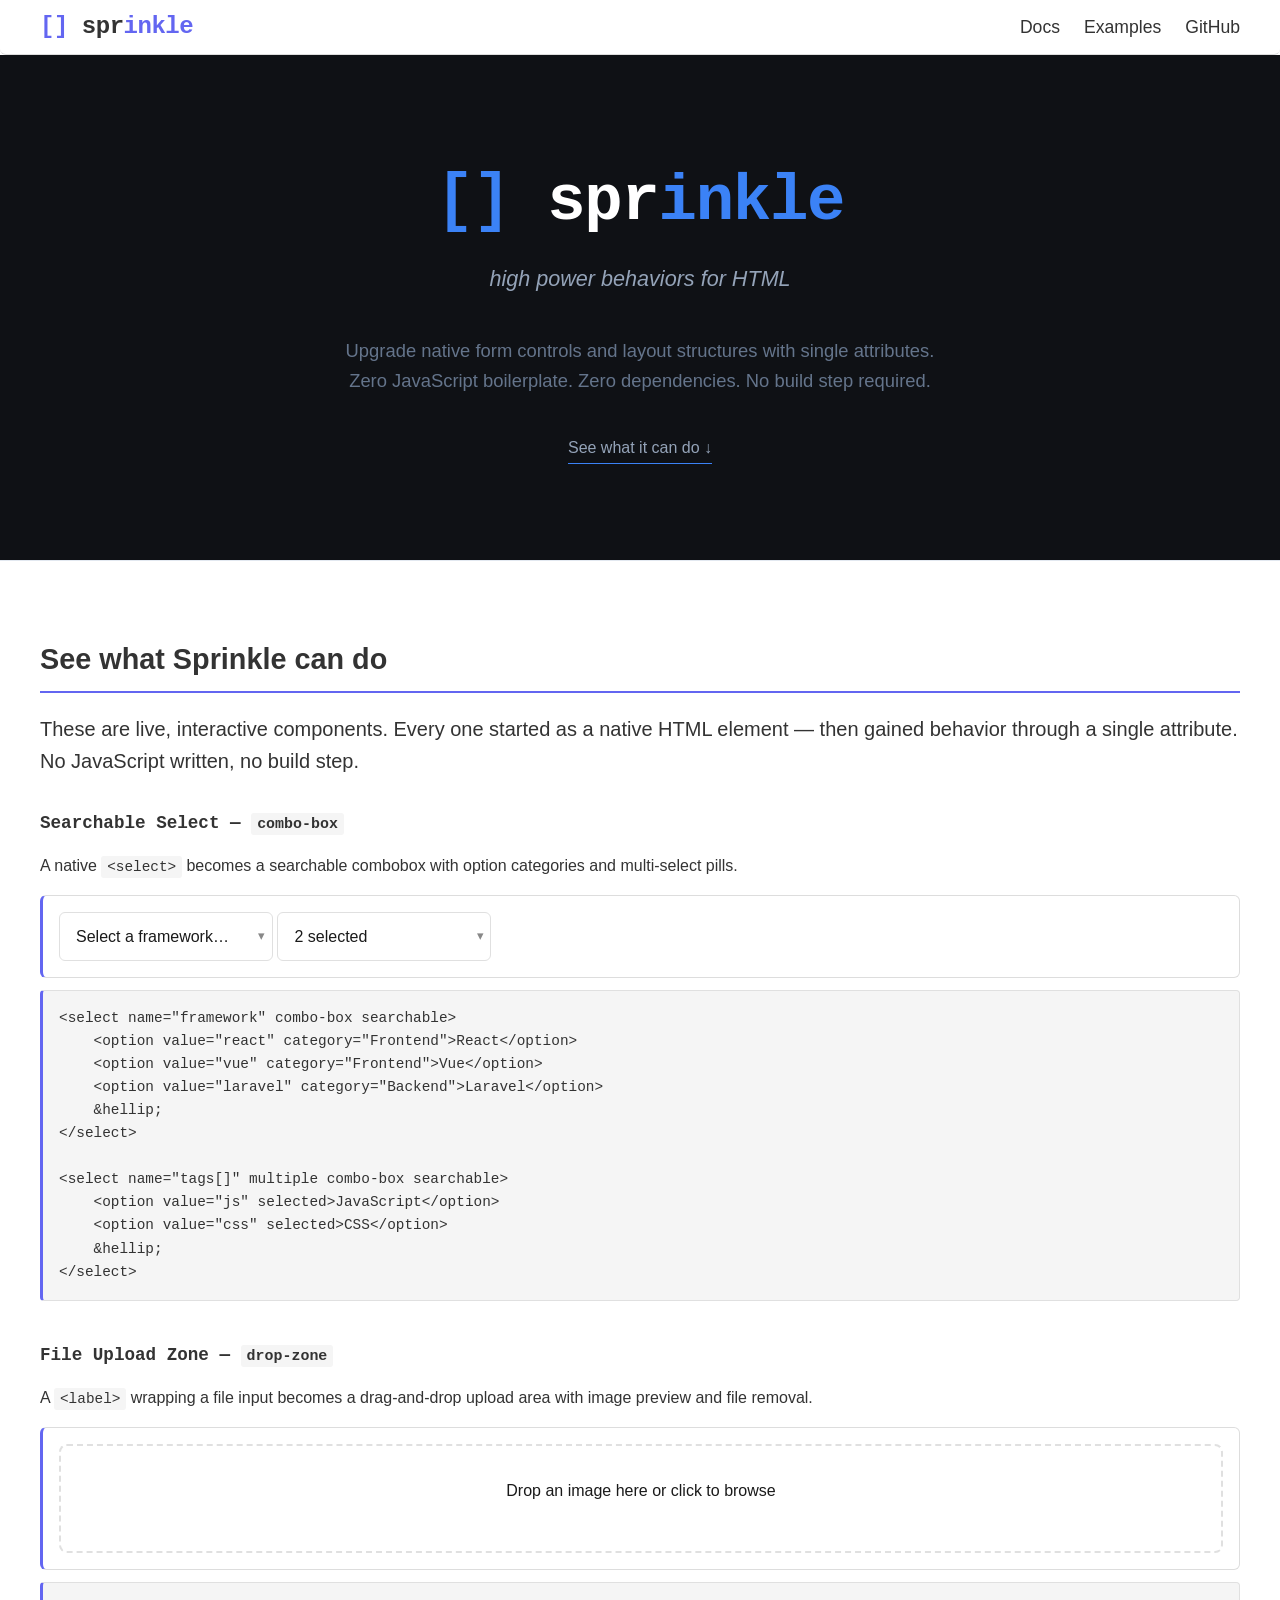
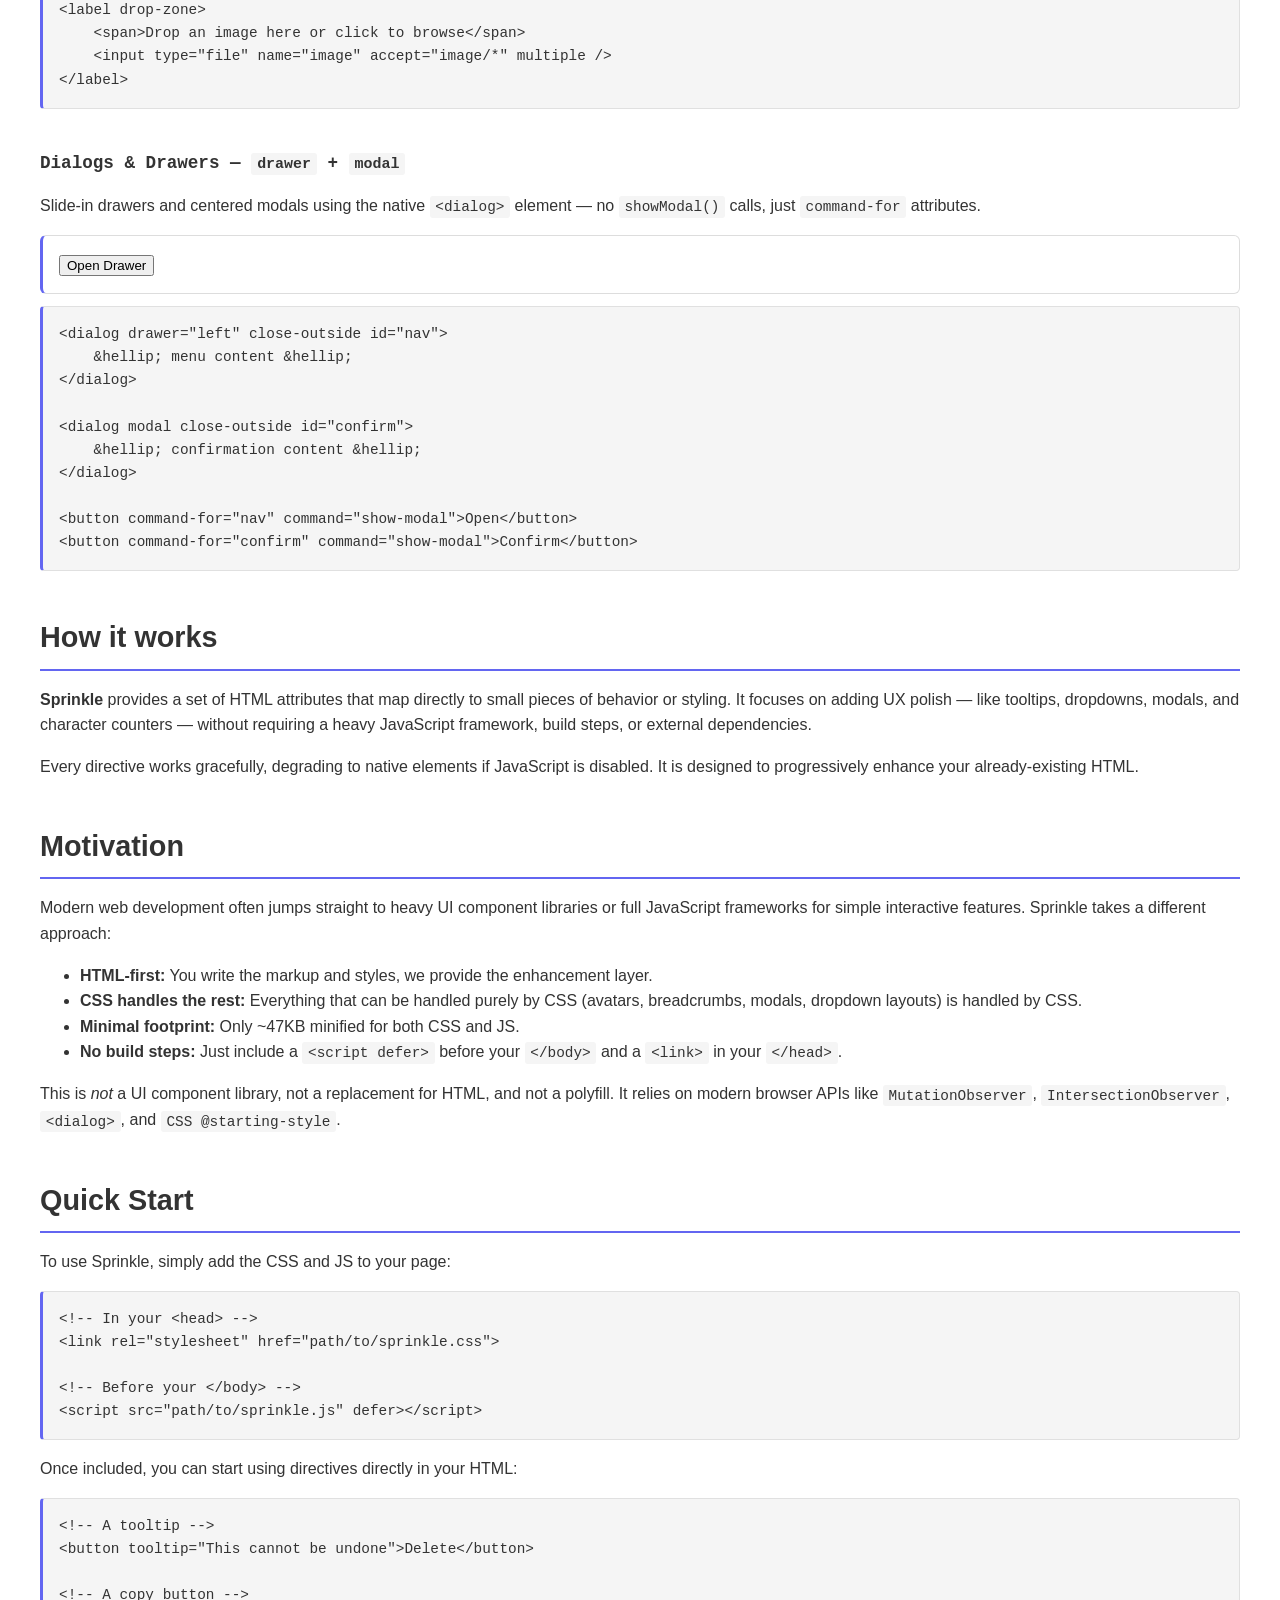
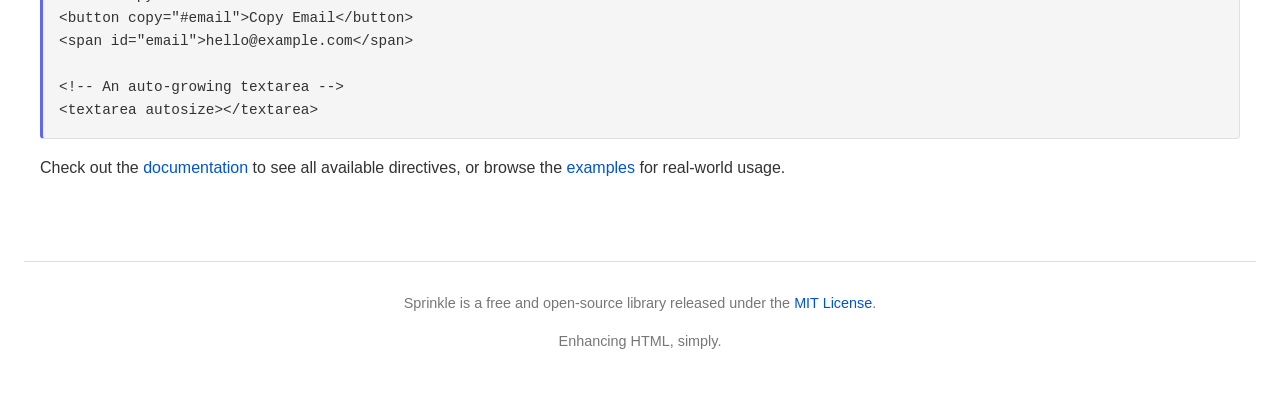
==== commit 4da4cc3b: "updated file size" ====
--- a/index.html
+++ b/index.html
@@ -303,7 +303,7 @@
                         modals, dropdown layouts) is handled by CSS.
                     </li>
                     <li>
-                        <strong>Minimal footprint:</strong> Only ~49KB minified
+                        <strong>Minimal footprint:</strong> Only ~47KB minified
                         for both CSS and JS.
                     </li>
                     <li>
